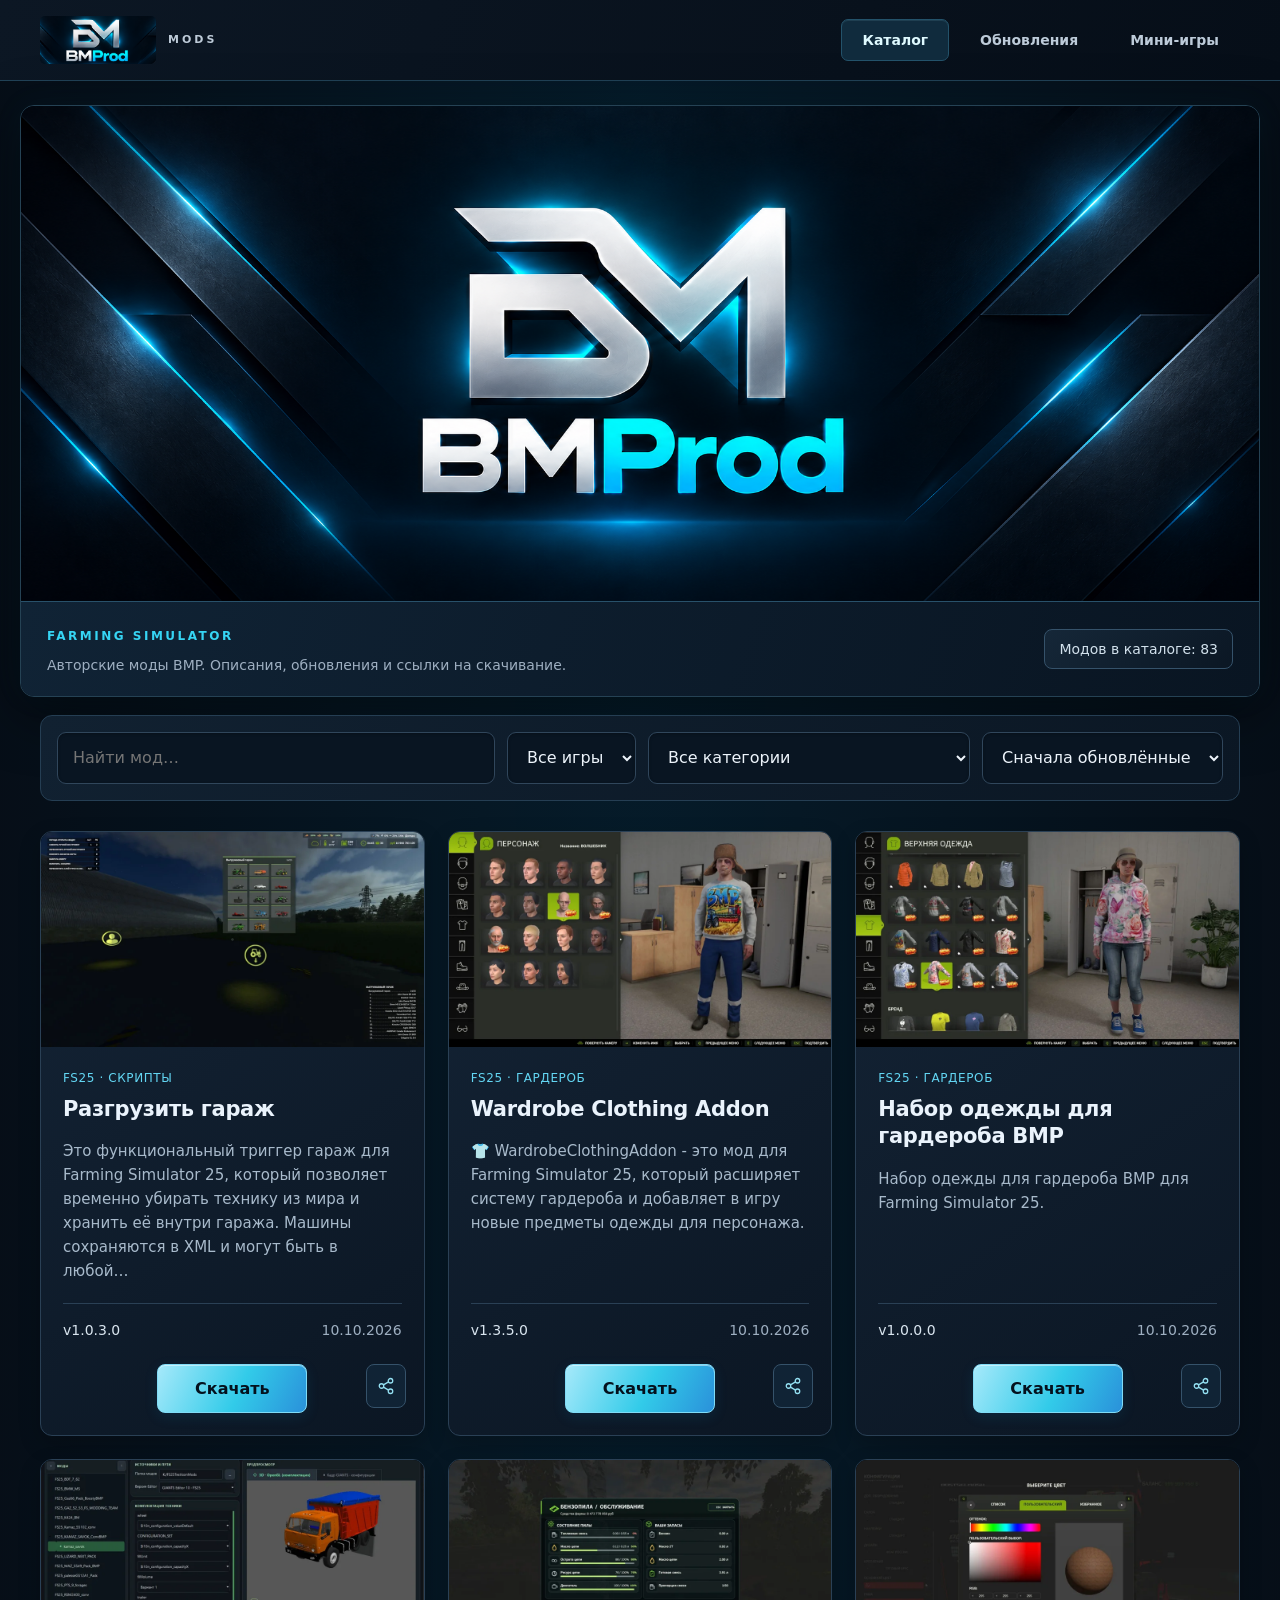
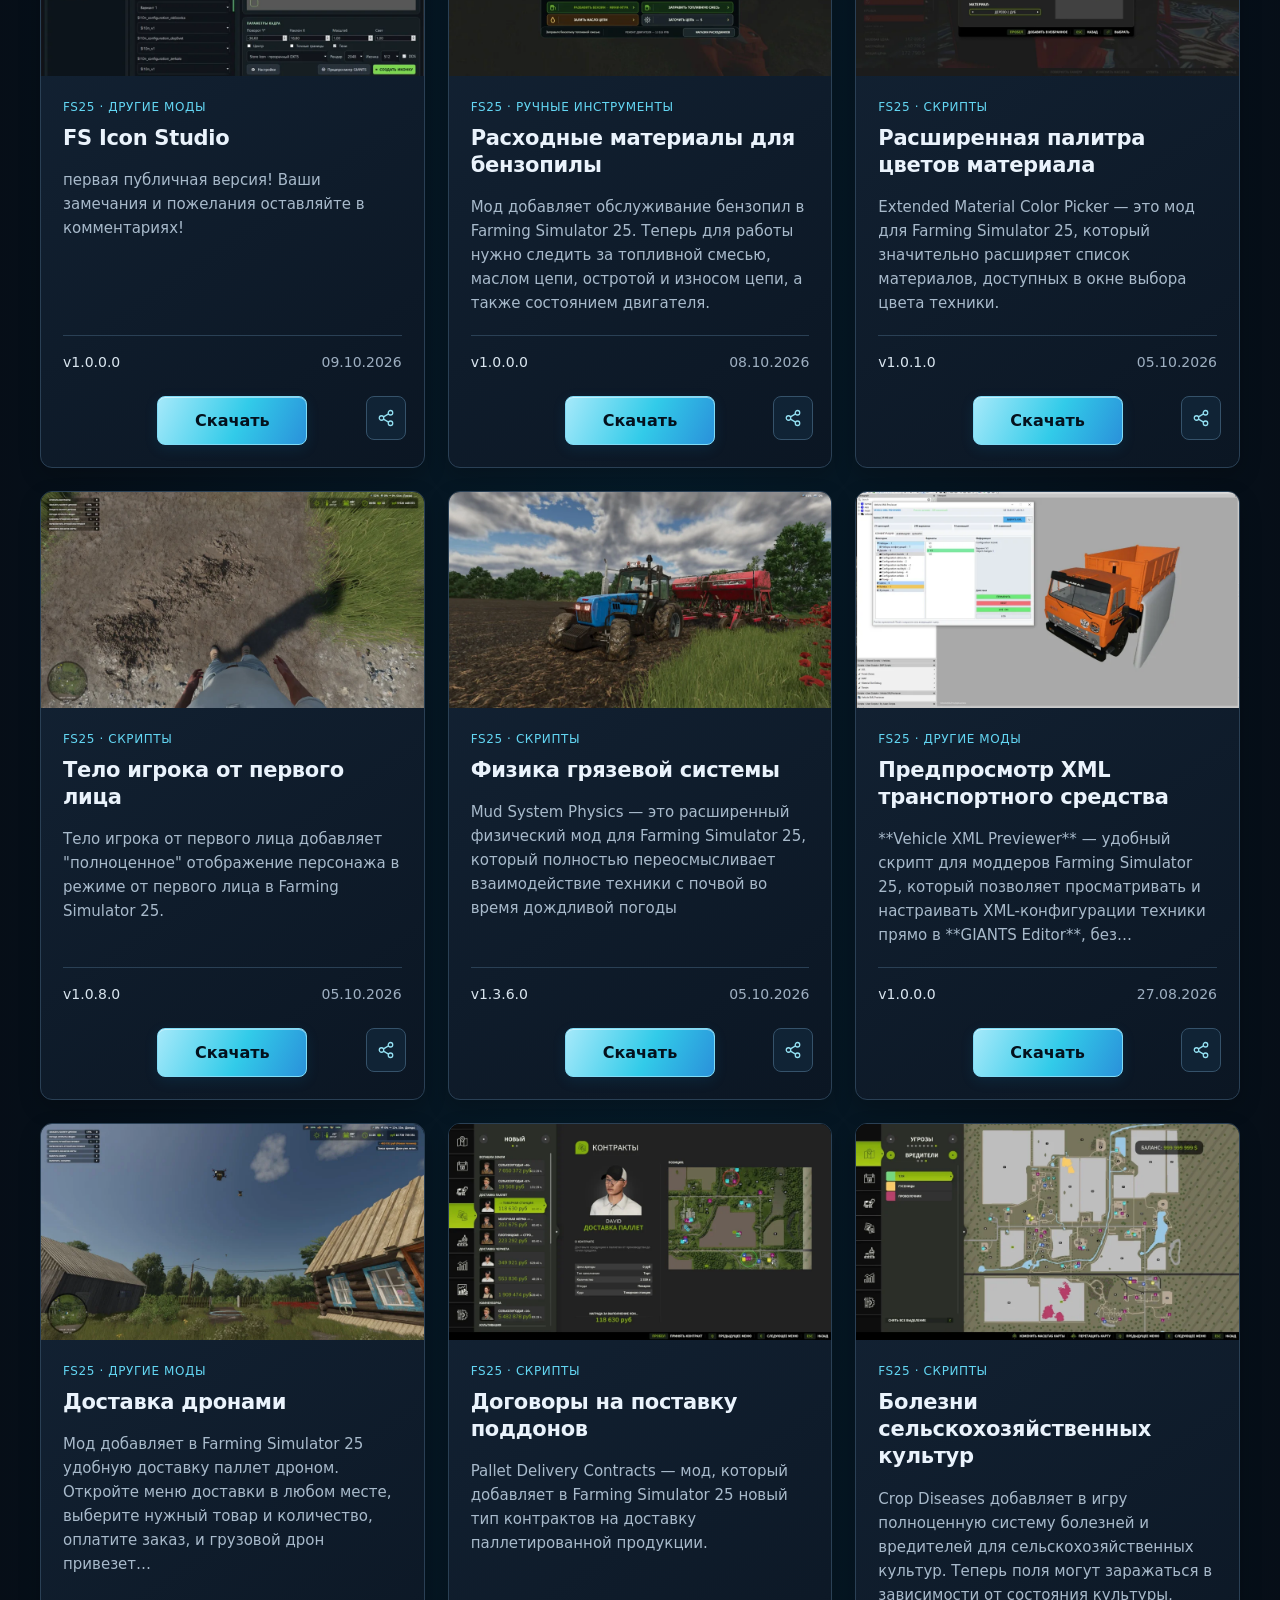
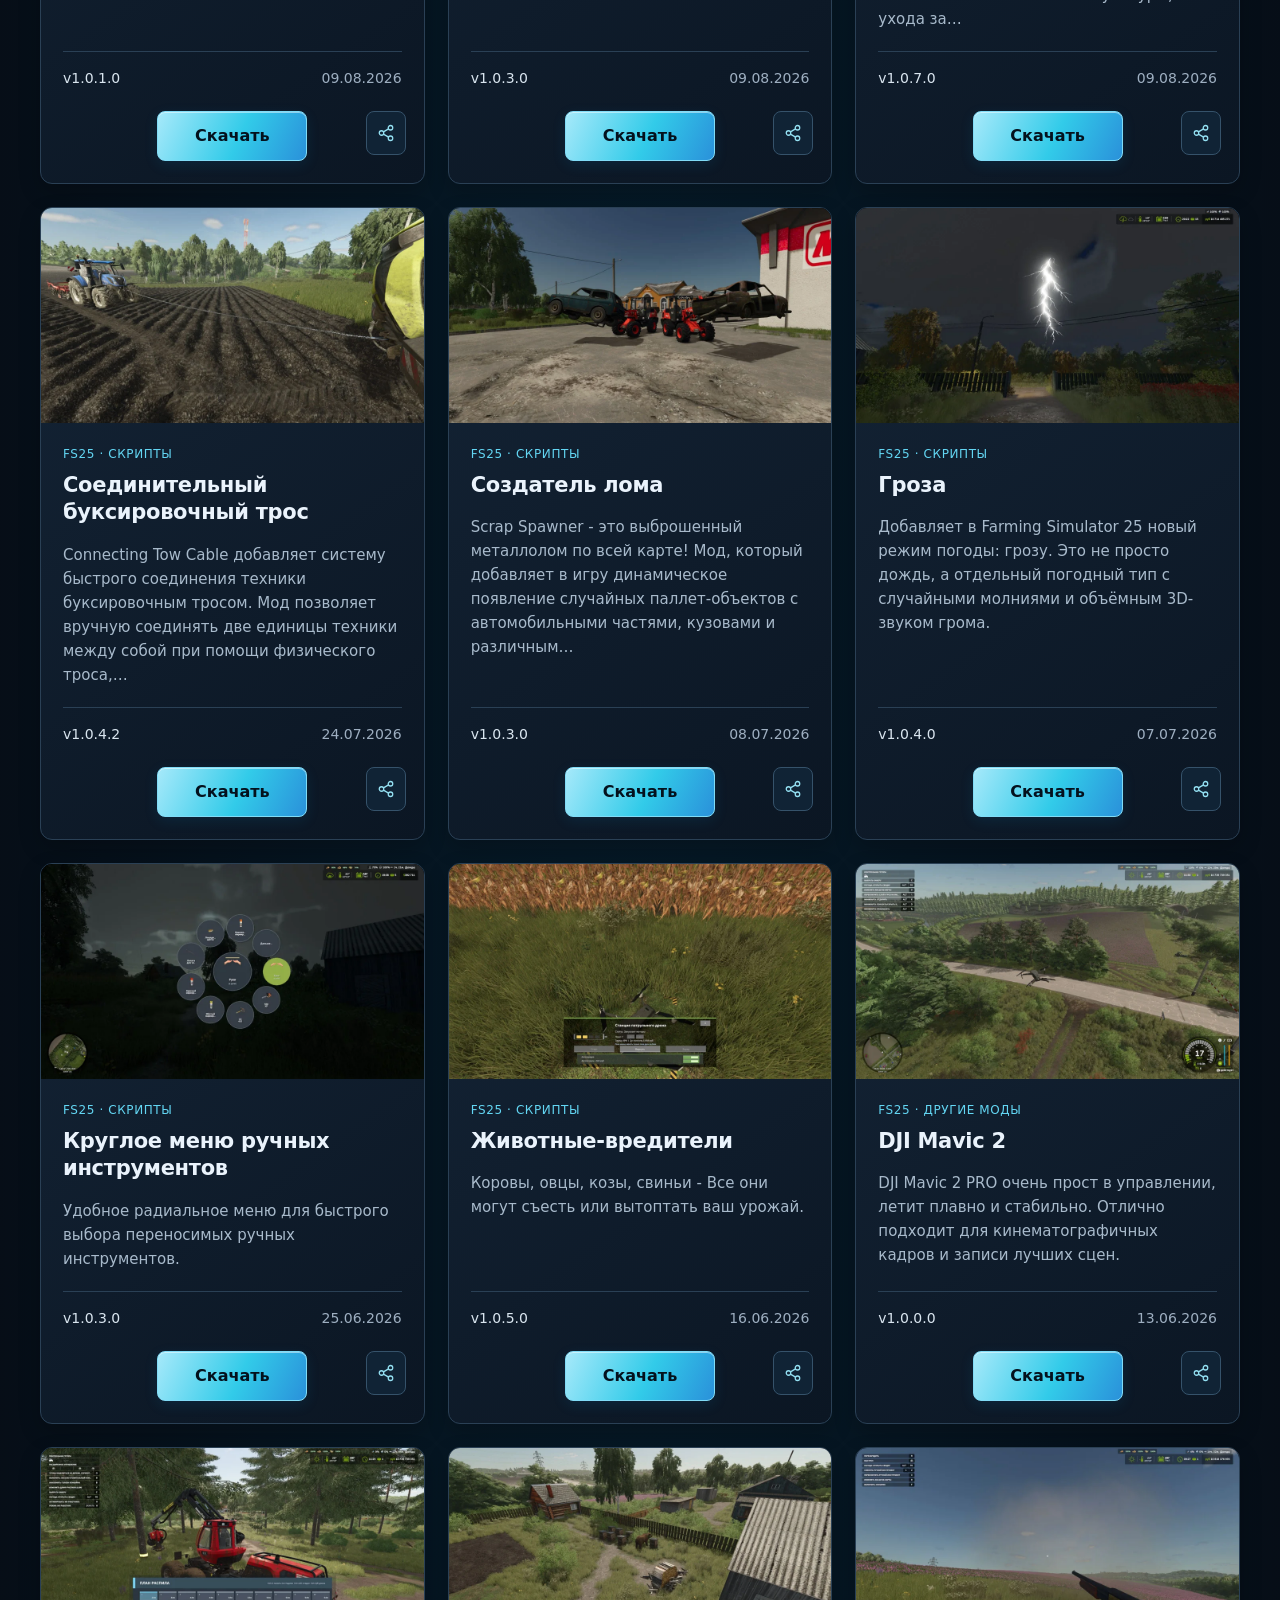
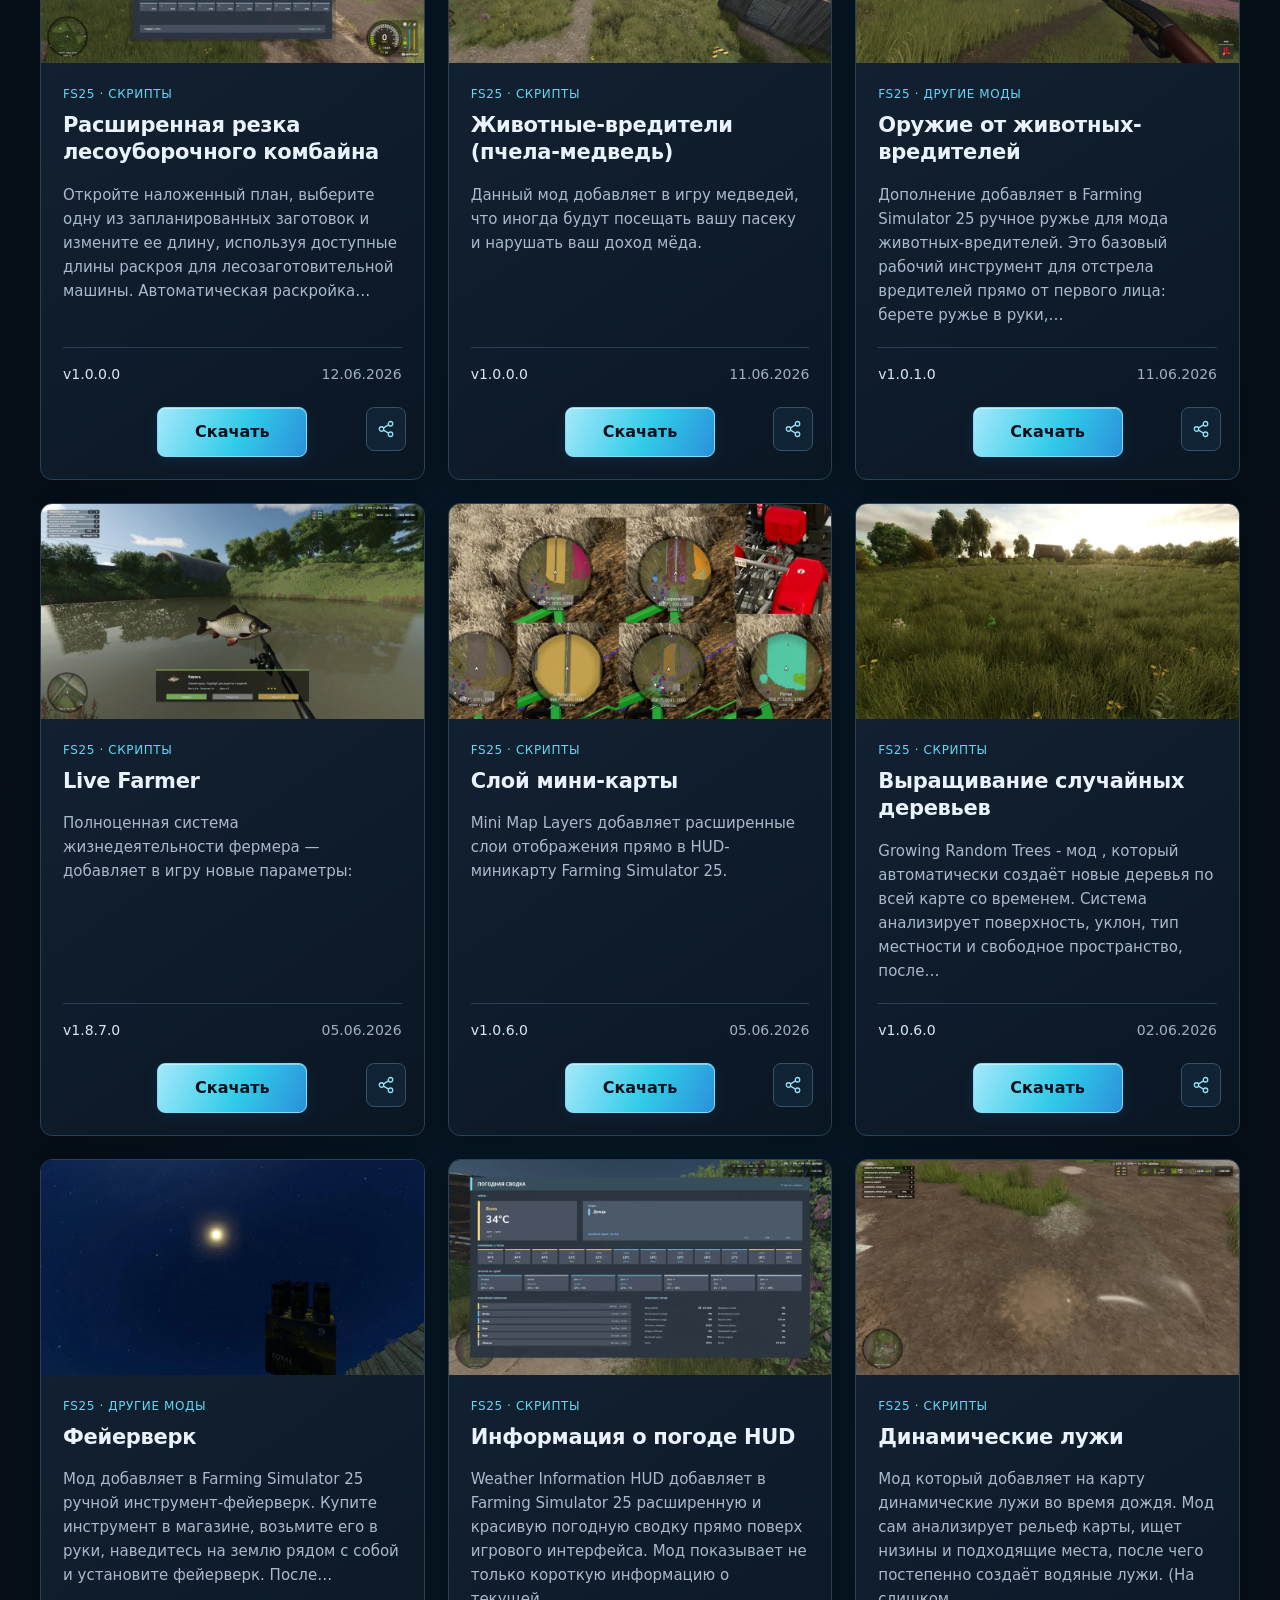
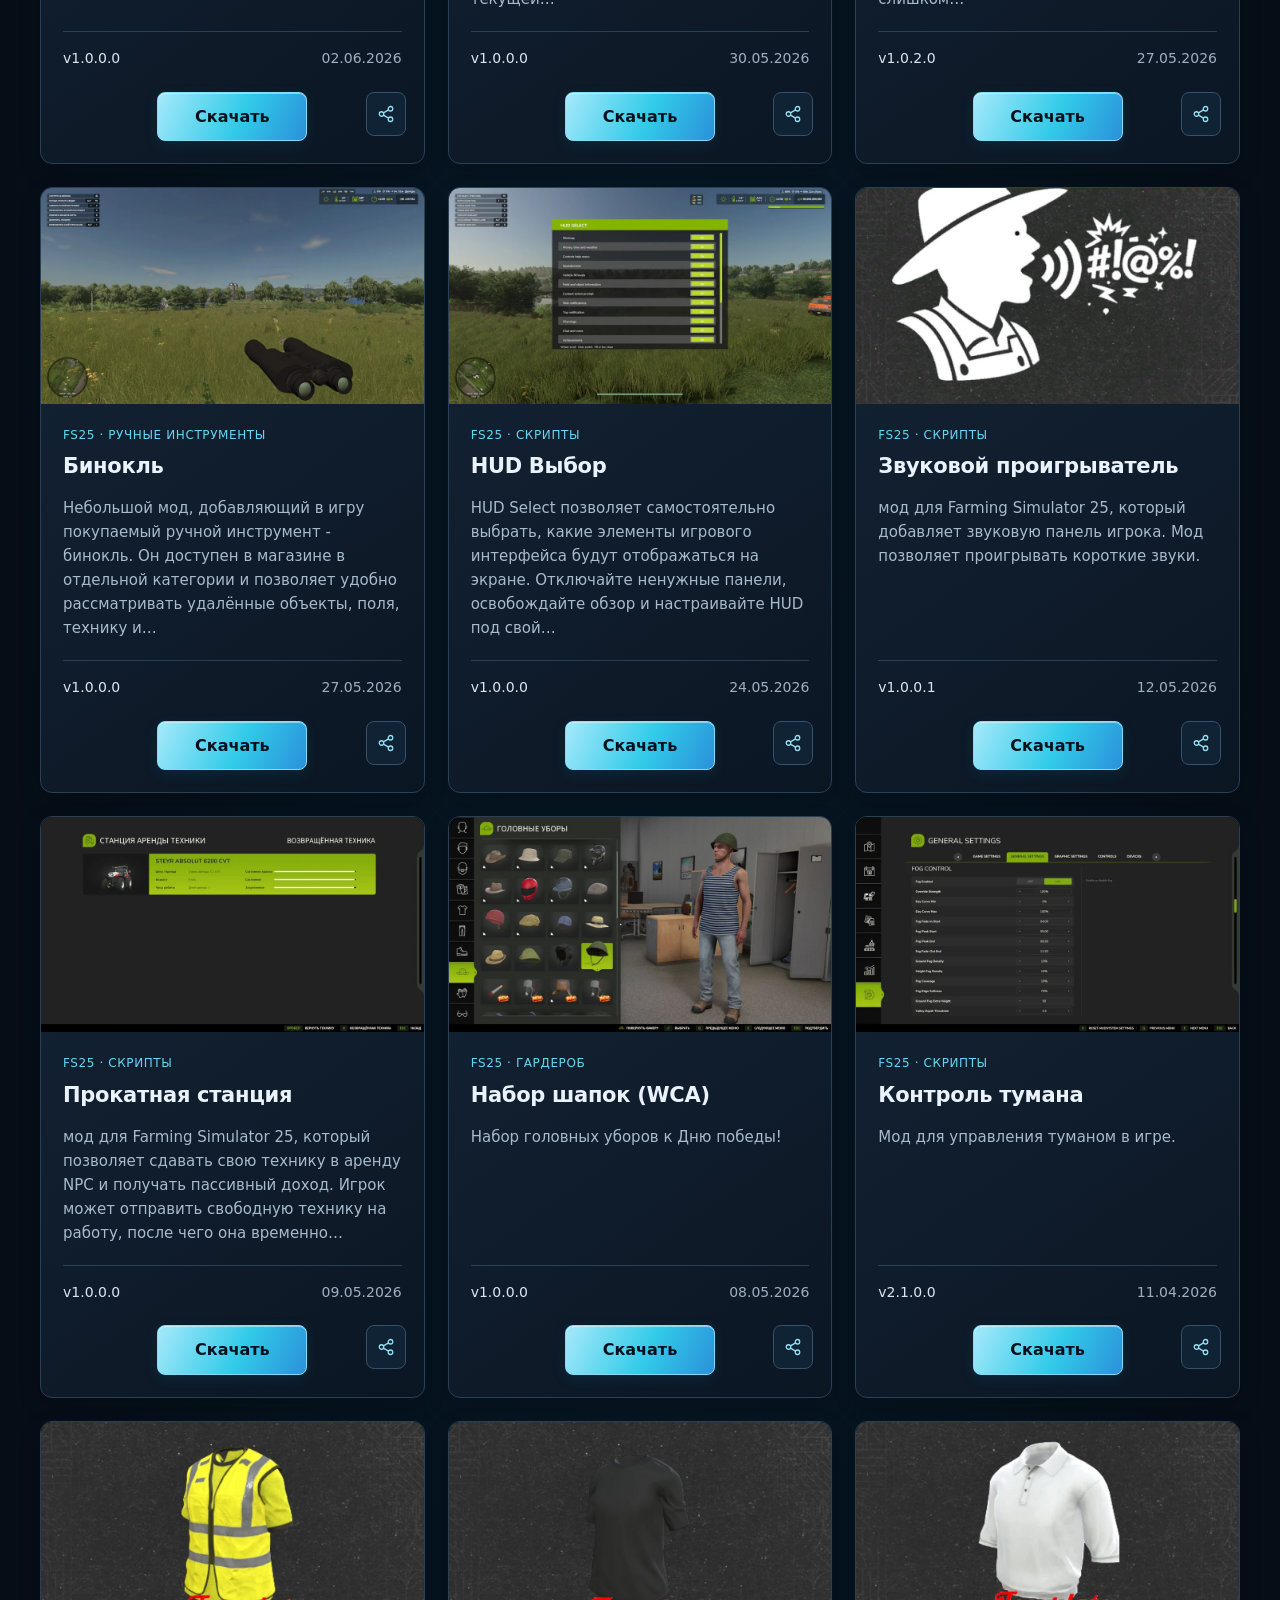
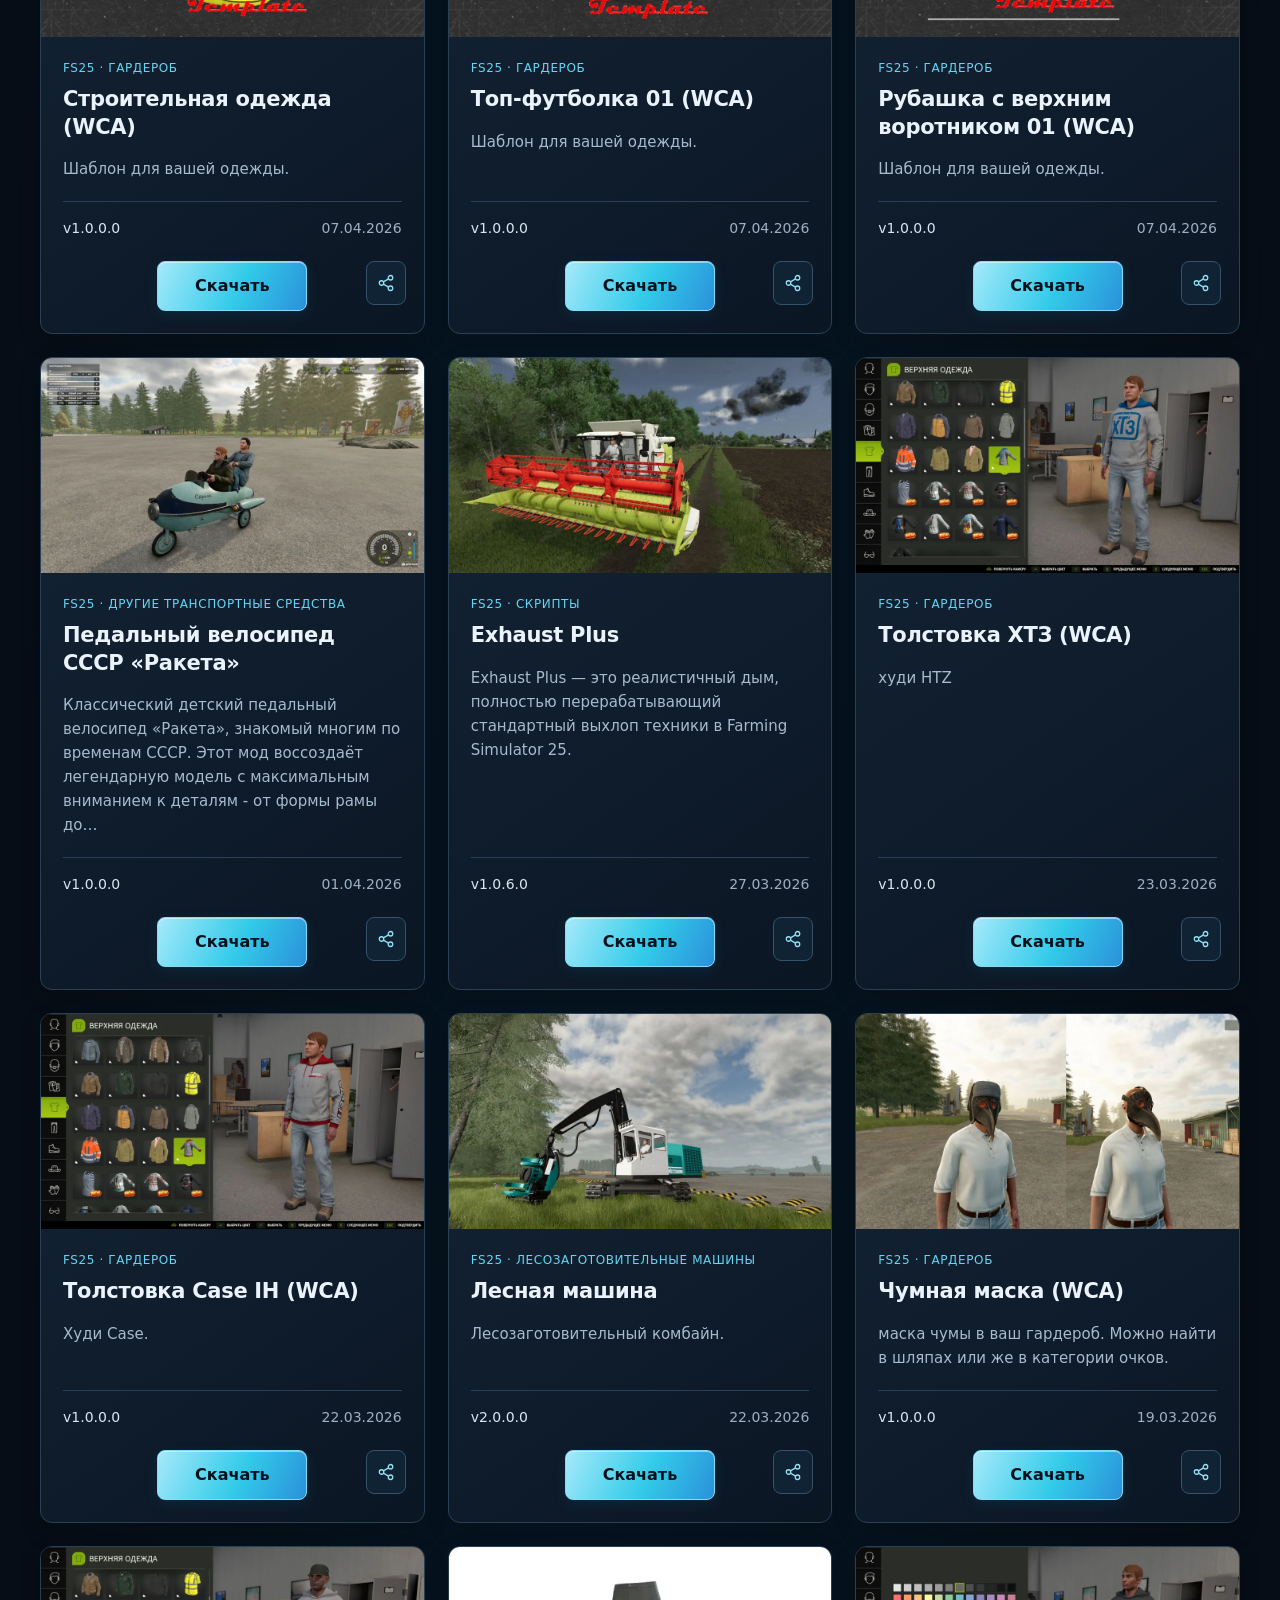
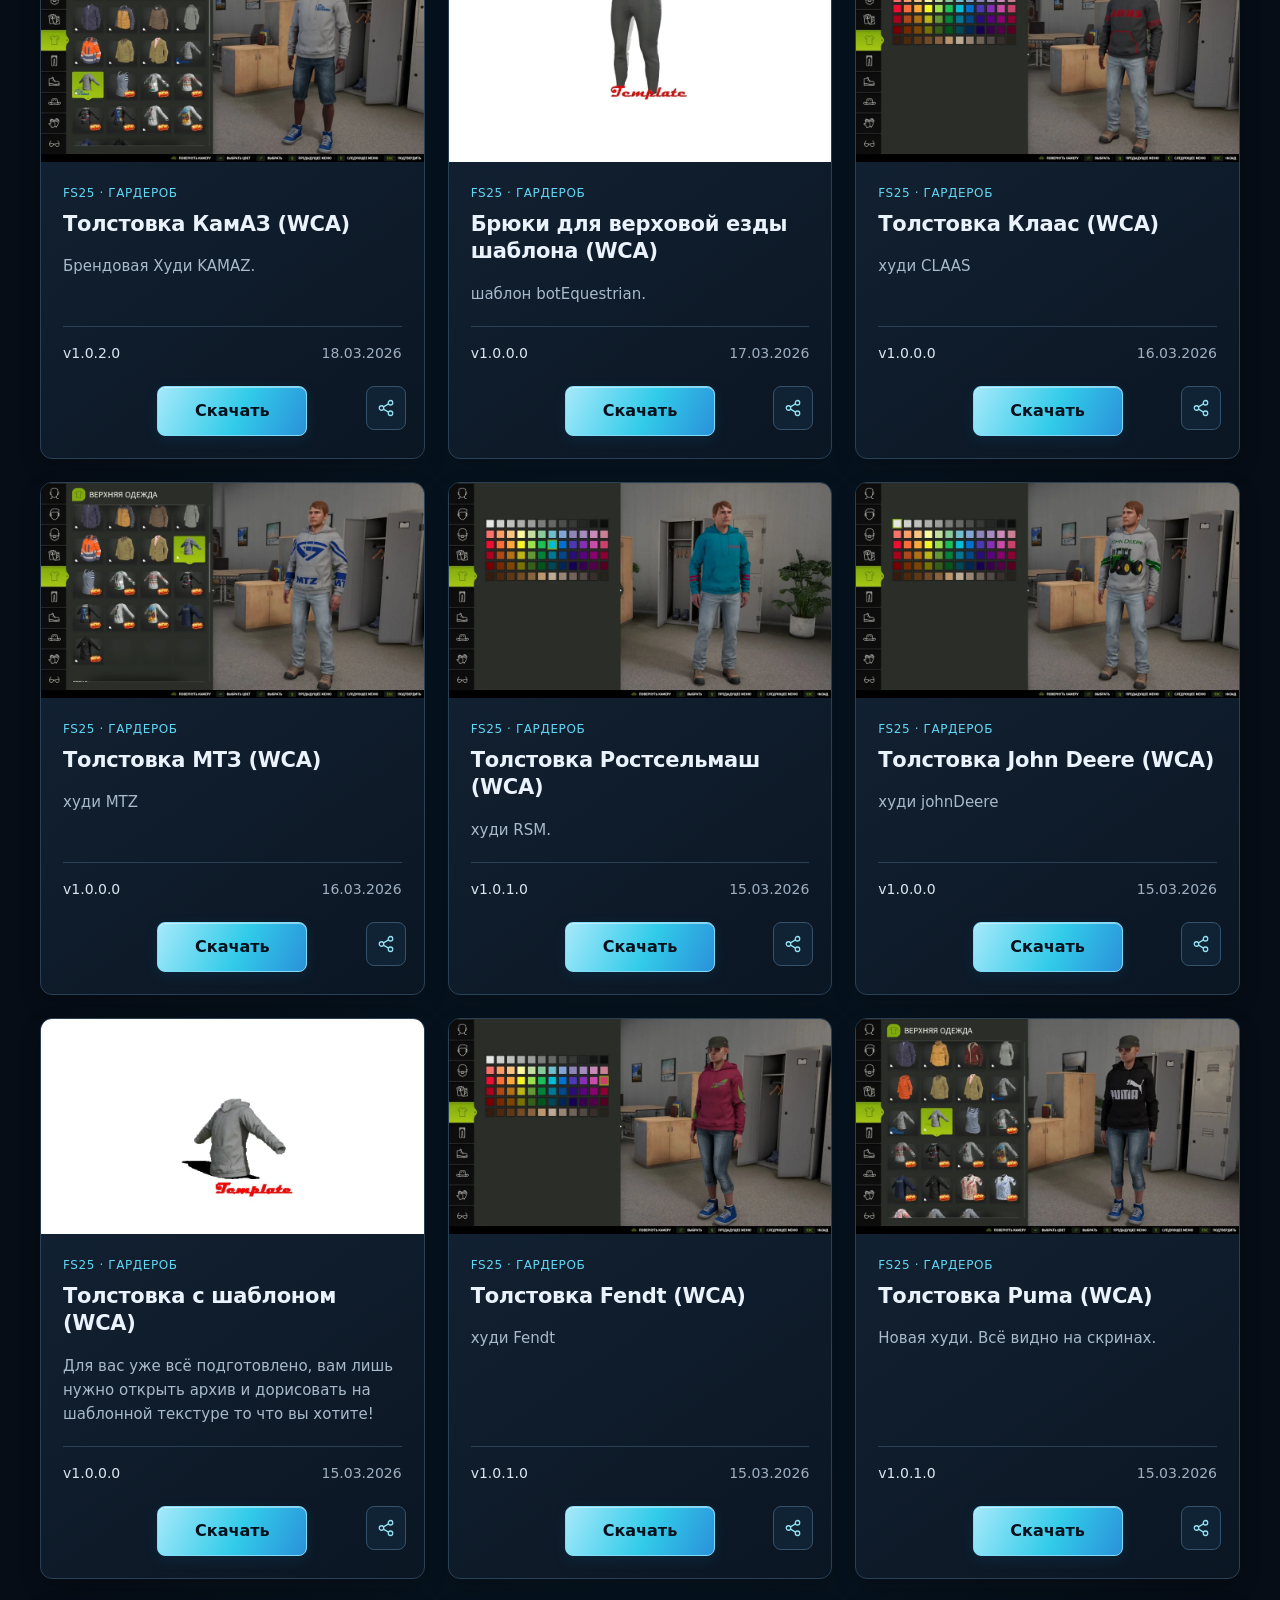
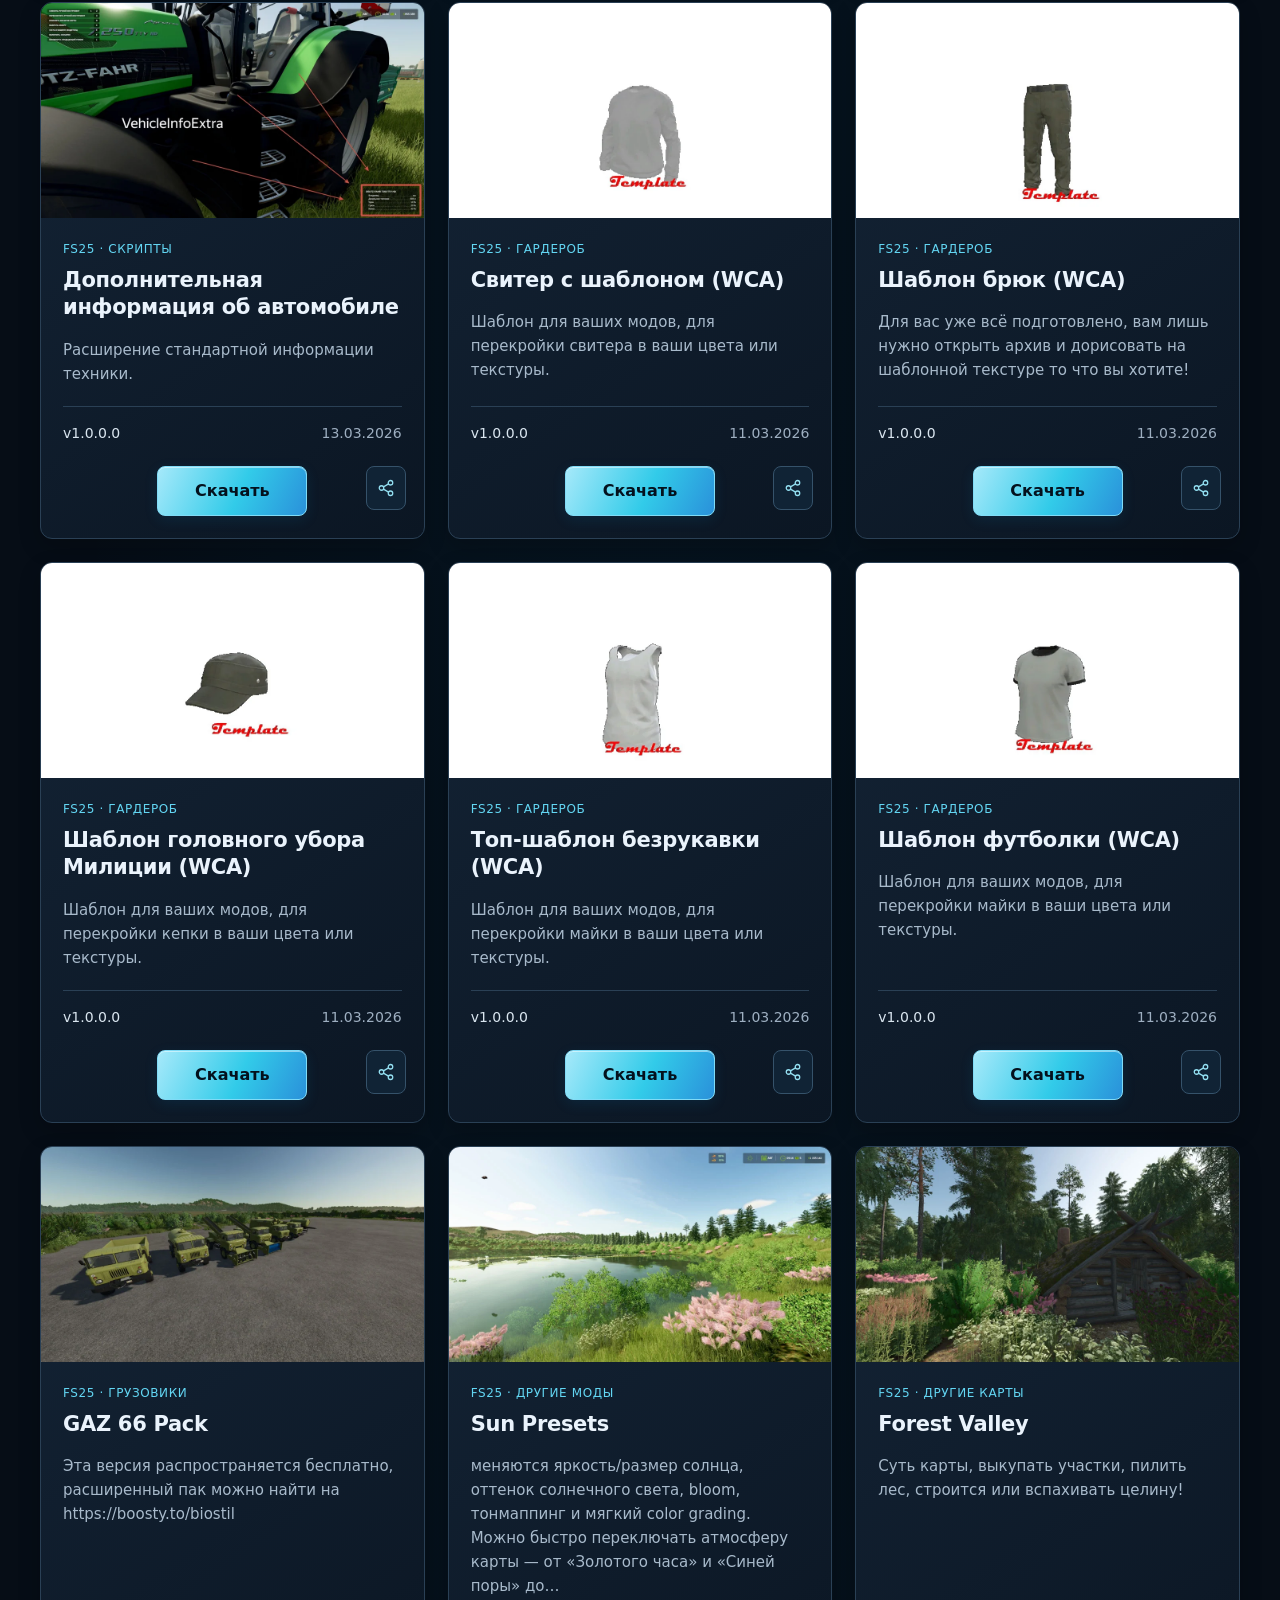
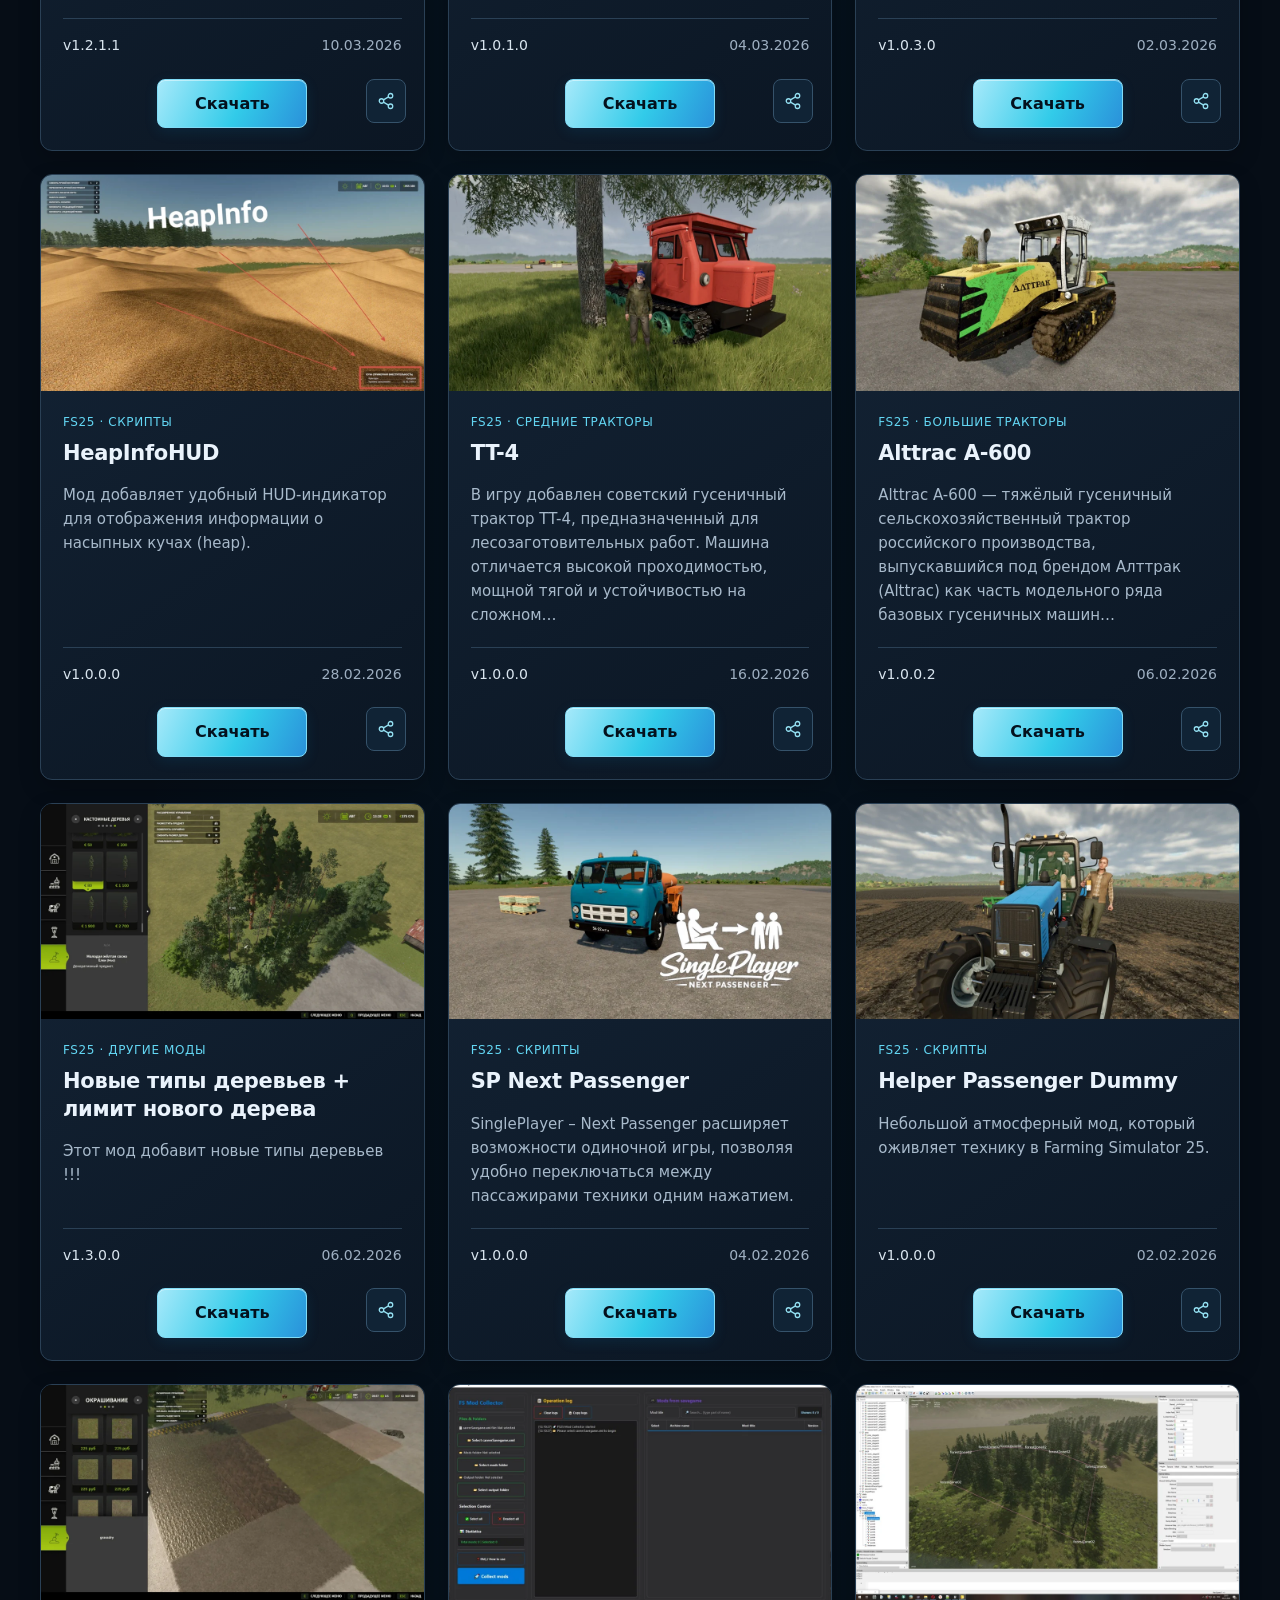
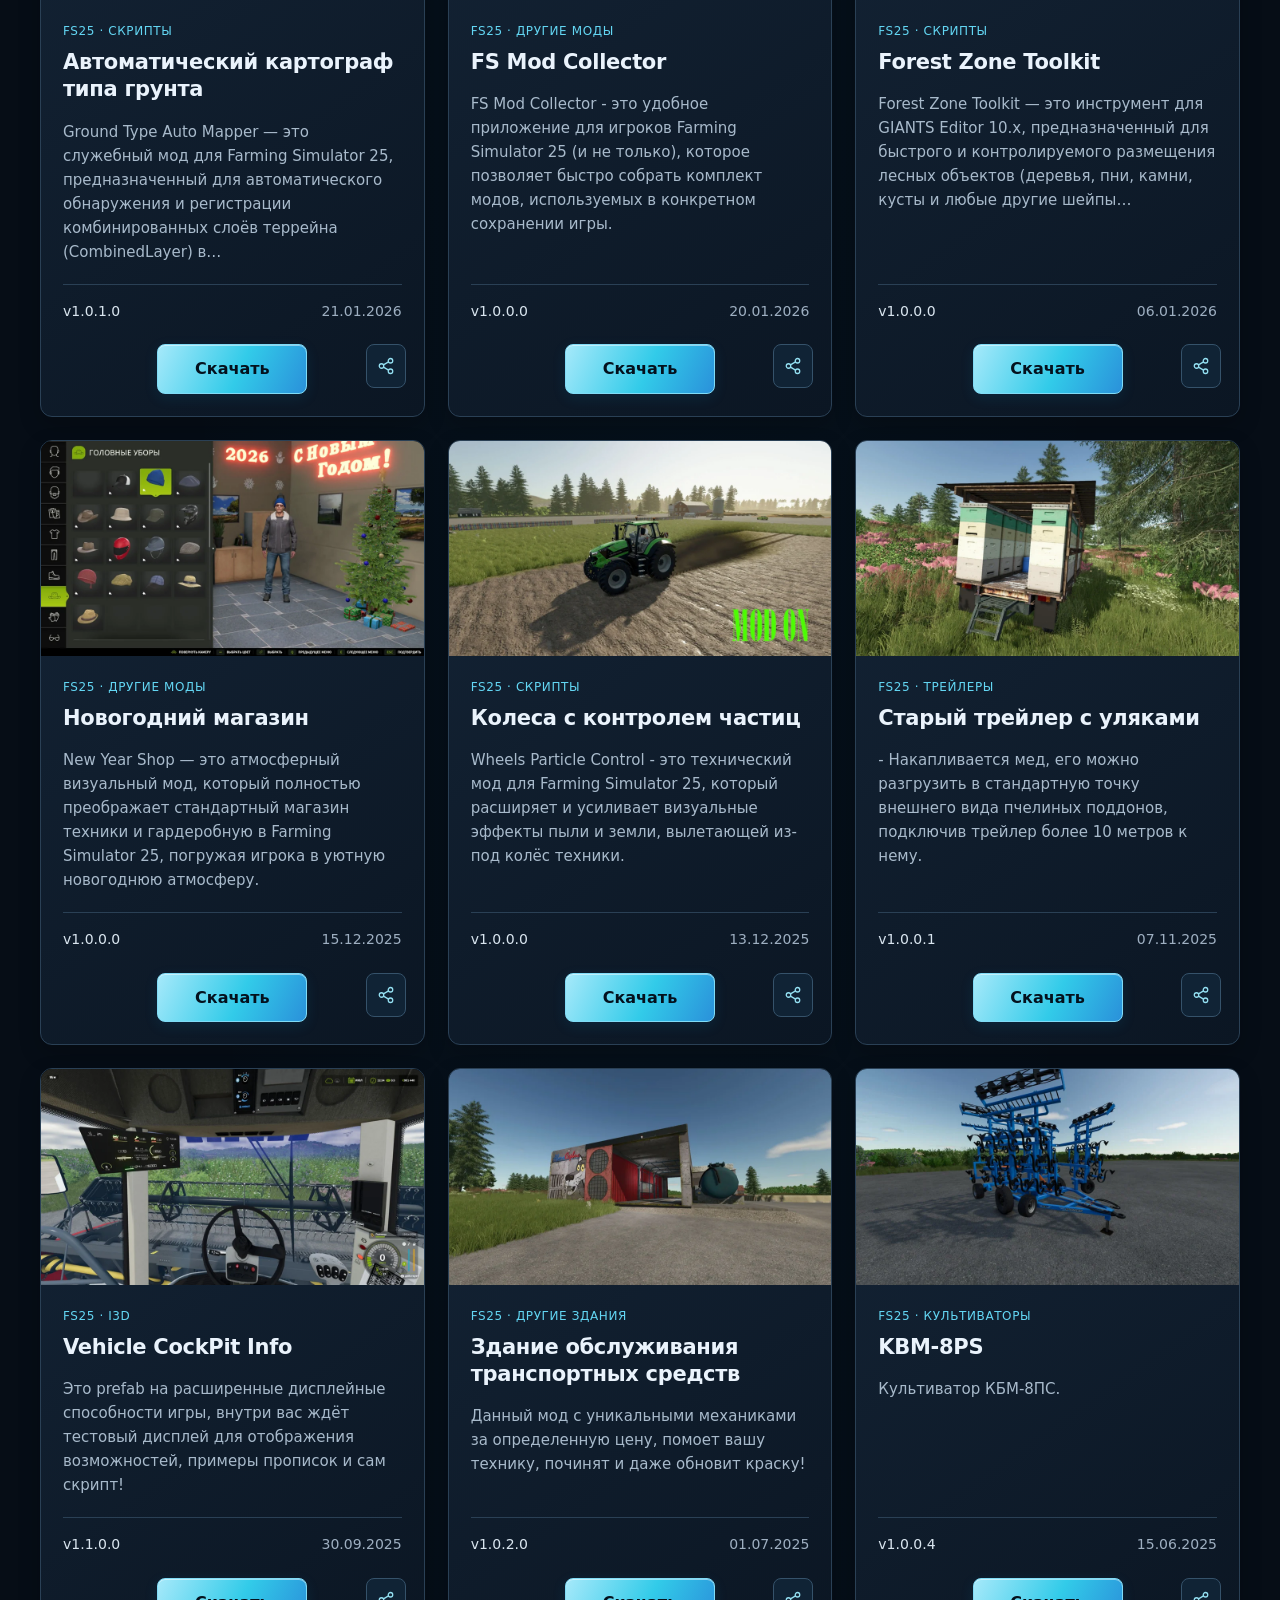
==== index.html @ fbea74bf "Refresh game catalog script cache" ====
<!doctype html><html lang="ru"><head><meta charset="utf-8"><meta name="viewport" content="width=device-width,initial-scale=1"><meta name="theme-color" content="#060d16"><meta name="description" content="Моды BMP для Farming Simulator: описание, версии и обновления."><title>BMProd MODS — Farming Simulator</title><link rel="stylesheet" href="styles.css?v=games-8"><script defer src="app.js?v=mole-9"></script></head><body><header><a class="brand" href="#" aria-label="BMProd — главная"><span class="brand-image"><img src="assets/brand/bmprod.png?v=2" alt="BMProd"></span><span class="brand-caption">MODS</span></a><nav aria-label="Главная навигация"><a href="#" data-nav="catalog">Каталог</a><a href="#updates" data-nav="updates">Обновления</a><a href="#games" data-nav="games">Мини-игры</a></nav></header><div class="brand-banner"><img src="assets/brand/bmprod.png?v=2" alt="BMProd — моды для Farming Simulator" fetchpriority="high" width="1983" height="793"><div class="banner-info"><div><span class="eyebrow">FARMING SIMULATOR</span><p class="muted">Авторские моды BMP. Описания, обновления и ссылки на скачивание.</p></div><span class="count" id="catalog-count">Загрузка каталога…</span></div></div><main id="app"><p>Загрузка каталога…</p></main><footer><span>BMProd MODS · Farming Simulator</span><span>Моды скачиваются с внешних площадок</span></footer></body></html>
---- styles.css ----
:root{color-scheme:dark;--bg:#060d16;--panel:#101d2b;--line:#283b50;--text:#edf4fb;--muted:#9eafc1;--accent:#36d5f4}*{box-sizing:border-box}body{margin:0;background:var(--bg);color:var(--text);font:16px/1.6 system-ui,sans-serif}a{color:inherit;text-decoration:none}button,input,select,textarea{font:inherit}button,a,input,select,textarea{outline-offset:5px}button{cursor:pointer}header{max-width:1320px;margin:auto;padding:25px 40px;display:flex;align-items:center;gap:64px;border-bottom:1px solid var(--line)}.brand{display:flex;align-items:center;gap:9px;font-weight:850;letter-spacing:1px}.mark{display:grid;place-items:center;background:var(--accent);color:#161311;font-size:23px;border-radius:9px;width:38px;height:38px;margin-right:5px}.muted,.meta{color:var(--muted)}nav{display:flex;gap:30px}nav a:hover,.admin-link:hover{color:var(--accent)}.admin-link{margin-left:auto;font-size:14px;color:var(--muted)}main{max-width:1320px;padding:48px 40px 70px;margin:auto;min-height:75vh}.eyebrow{color:var(--accent);font-size:14px;letter-spacing:2px;font-weight:700}h1{font-size:clamp(32px,5vw,52px);line-height:1.12;letter-spacing:-1.5px;margin:12px 0 16px}h2{line-height:1.3}p{max-width:760px}.intro{display:flex;justify-content:space-between;align-items:end;margin-bottom:32px}.count{font-size:14px;border:1px solid var(--line);padding:8px 14px;border-radius:50px;white-space:nowrap}.tools{display:flex;gap:12px;margin:25px 0 30px;flex-wrap:wrap}input,select,textarea{background:#202226;border:1px solid #3d4046;color:var(--text);padding:12px 15px;border-radius:9px}input[type=search]{flex:1;min-width:180px}input:focus,textarea:focus{border-color:var(--accent)}.grid{display:grid;grid-template-columns:repeat(3,minmax(0,1fr));gap:23px}.card{background:var(--panel);border:1px solid var(--line);border-radius:15px;overflow:hidden;transition:transform .18s,border-color .18s}.card:hover{transform:translateY(-4px);border-color:#36aaca}.cover{height:174px;background:linear-gradient(125deg,#39362d,#202324);display:flex;align-items:end;padding:23px;position:relative;overflow:hidden}.cover-title{font-size:29px;line-height:1.1;font-weight:850;letter-spacing:-1px;max-width:260px}.cover img{width:100%;height:100%;object-fit:cover;position:absolute;inset:0}.card-body{padding:22px}.tag{font-size:12px;letter-spacing:.6px;color:var(--accent);text-transform:uppercase}.card h2{font-size:21px;margin:8px 0}.card p{color:var(--muted);margin:8px 0 20px;font-size:15px}.card-bottom{display:flex;justify-content:space-between;gap:10px;align-items:center;padding-top:15px;border-top:1px solid var(--line);font-size:14px}.demo{color:#d5b692;font-size:13px}.btn{display:inline-flex;align-items:center;justify-content:center;background:var(--accent);color:#1b1713;border:0;padding:11px 18px;border-radius:8px;font-weight:700}.btn.secondary{background:#292c31;color:var(--text);border:1px solid #44474e}.btn:disabled{opacity:.45;cursor:not-allowed}.actions{display:flex;gap:12px;flex-wrap:wrap;margin:22px 0}.back{color:var(--muted);font-size:14px}.detail{display:grid;grid-template-columns:1fr 310px;gap:40px}.box{background:var(--panel);border:1px solid var(--line);border-radius:13px;padding:25px}.detail aside{align-self:start;margin-top:22px}.version{border-top:1px solid var(--line);padding:20px 0;white-space:pre-line}.version h3{margin:0}.description{white-space:pre-line}.notice{padding:15px 19px;background:#29251f;border:1px solid #51422f;border-radius:9px;color:#ebcfad;font-size:14px;margin:18px 0}.editor{display:grid;grid-template-columns:270px 1fr;gap:25px}.editor-list{display:flex;flex-direction:column;gap:9px}.editor-list button{text-align:left}.fields{display:grid;grid-template-columns:1fr 1fr;gap:17px}label{display:flex;flex-direction:column;gap:6px;font-size:14px;color:#c8cbd0}label.wide{grid-column:1/-1}textarea{min-height:115px;resize:vertical}.status{white-space:pre-line;color:var(--accent)}.empty{padding:40px 0;color:var(--muted)}footer{border-top:1px solid var(--line);max-width:1240px;padding:25px 0;margin:0 auto;display:flex;justify-content:space-between;gap:20px;color:var(--muted);font-size:13px}.gallery{display:flex;gap:12px;flex-wrap:wrap}.gallery img{max-width:100%;width:280px;border-radius:10px}small{font-size:13px;color:var(--muted)}@media(max-width:1000px){.grid{grid-template-columns:repeat(2,1fr)}.detail{grid-template-columns:1fr}.editor{grid-template-columns:1fr}.editor-list{flex-direction:row;flex-wrap:wrap}}@media(max-width:600px){header{padding:18px;gap:20px;flex-wrap:wrap}nav{order:3;width:100%;gap:25px}.admin-link{font-size:13px}main{padding:30px 18px}.grid{grid-template-columns:1fr}.intro{display:block}.count{display:inline-block;margin-top:8px}h1{font-size:36px}.fields{grid-template-columns:1fr}label.wide{grid-column:auto}footer{margin:0 18px;flex-direction:column}.tools select{flex:1}.box{padding:18px}}@media(prefers-reduced-motion:reduce){.card{transition:none}}

.card{display:flex;flex-direction:column}.card-body{display:flex;flex-direction:column;flex:1}.card-body p{flex:1}.cover{height:auto;aspect-ratio:16/9;flex-shrink:0}.cover img{object-fit:contain;background:#151619}.editor-list{max-height:700px;overflow-y:auto}.gallery img{aspect-ratio:16/9;object-fit:contain;background:#1b1d20}

.card-content{display:flex;flex-direction:column;flex:1}.card-download{display:flex;justify-content:center;padding:0 22px 22px}.card-download .btn{min-width:150px}.card-download .btn:hover{background:#9ceeff}.card-content:focus-visible,.card-download .btn:focus-visible{outline:2px solid var(--accent);outline-offset:-3px}

/* BMProd: silver, midnight blue and cyan */
body{background:radial-gradient(ellipse at 50% 0,rgba(0,153,213,.1),transparent 700px),var(--bg)}
header{max-width:1320px;padding:16px 40px;gap:40px;background:linear-gradient(110deg,#0c1724,#060e18);border-bottom:1px solid #214257}
.brand{gap:12px}.brand-image{display:block;width:116px;height:48px;overflow:hidden;border-radius:5px;position:relative}
.brand-image img{position:absolute;width:180px;max-width:none;left:-32px;top:-11px}
.brand-caption{font-size:11px;letter-spacing:3px;color:#becbd8}
nav{margin-left:auto;gap:10px}nav a{padding:9px 20px;border:1px solid transparent;border-radius:7px;font-size:14px;font-weight:600;color:#bdcbd9}
nav a[aria-current=page]{color:#dffaff;border-color:#23526a;background:#102b3d;box-shadow:inset 0 1px rgba(165,231,255,.1)}
nav a:hover{color:#fff;background:#11283a}
.brand-banner{max-width:1240px;margin:24px auto 0;overflow:hidden;border:1px solid #254254;border-radius:14px;box-shadow:0 15px 55px #0008,0 0 30px #009bd510}
.brand-banner img{display:block;width:100%;height:auto;aspect-ratio:1983/793;object-fit:contain}
main{padding-top:30px}.intro{align-items:center;margin-bottom:22px;gap:20px}.intro p{font-size:14px;margin:7px 0}.eyebrow{font-size:12px;letter-spacing:2.5px}
.count{color:#d2e1ec;background:linear-gradient(135deg,#152738,#0b1724);border-color:#35526a;border-radius:8px}
.tools{padding:16px;background:linear-gradient(120deg,#112131,#0b1724);border:1px solid #253e53;border-radius:12px;margin-top:20px}
input,select,textarea{background:#091522;border-color:#30465b;box-shadow:inset 0 1px 3px #0004}
input:focus,select:focus,textarea:focus{border-color:#42d5f5;box-shadow:0 0 0 3px #22c8f514}
.card{background:linear-gradient(145deg,#142436,#0b1623);border-color:#2a4055;border-radius:12px;box-shadow:0 8px 22px #0003}
.card:hover{border-color:#41bad8;box-shadow:0 12px 32px #0005,0 0 20px #00caff0b}
.card h2{color:#eaf3fc;letter-spacing:-.3px}.card p{color:#a8bacb}.card-bottom{border-color:#2a4055;color:#d9e5ef}
.card .tag{color:#63d6f3}.cover{background:#09121c}.cover img{background:#08111b}
.btn{color:#04111d;background:linear-gradient(115deg,#a6e9fa,#32cbe9 55%,#2a91da);border:1px solid #80dbf6;box-shadow:inset 0 1px 0 #ffffff75,0 4px 14px #008bcc1f}
.btn:hover,.card-download .btn:hover{background:linear-gradient(115deg,#d9f6ff,#68e2f6 55%,#50b9f3);box-shadow:0 0 18px #16c8f52e}
.btn.secondary{background:linear-gradient(135deg,#24384b,#142435);border-color:#405970;color:#e4eef7}
.box{background:linear-gradient(145deg,#132435,#0b1724);border-color:#2c455b}
.notice{background:#102b3a;border-color:#2f6178;color:#cceefd}
.version{border-color:#294358}.version h3{color:#e7f2fc}.version small{color:#81b8d6}
footer{border-color:#244055;color:#8fa8bd;padding:25px 0}
@media(max-width:1000px){.brand-banner{margin:20px 40px 0}}
@media(max-width:600px){header{padding:12px 18px;gap:10px;flex-wrap:nowrap}nav{order:initial;width:auto;gap:3px}nav a{font-size:12px;padding:8px 10px}.brand-image{width:85px;height:40px}.brand-image img{width:160px;left:-37px;top:-10px}.brand-caption{display:none}.brand-banner{margin:14px 18px 0;border-radius:9px}.intro{display:block}.tools{padding:12px;gap:9px}.tools input{width:100%}.tools select{min-width:0;max-width:100%;font-size:13px}.card-download .btn{min-width:170px}.count{margin-top:8px}}

.banner-info{display:flex;align-items:center;justify-content:space-between;gap:24px;padding:20px 26px;background:linear-gradient(110deg,#102335,#091522);border-top:1px solid #28516a}.banner-info p{font-size:14px;margin:6px 0 0}.banner-info .count{flex-shrink:0}main{padding-top:18px}.tools{margin-top:0}@media(max-width:600px){.banner-info{flex-direction:column;align-items:flex-start;gap:12px;padding:16px}.banner-info .count{margin-top:0}.banner-info p{font-size:13px}}

.brand-banner[hidden]{display:none}.mod-heading{margin:22px 0 26px}.mod-title{font-size:clamp(22px,2.6vw,34px);line-height:1.3;letter-spacing:-.7px;white-space:nowrap;overflow-x:auto;margin:8px 0 12px;padding-bottom:4px}.mod-meta{display:flex;flex-wrap:wrap;gap:10px 22px;color:var(--muted);font-size:13px}.mod-meta span:first-child{color:#9de8fa}.modern-detail{grid-template-columns:minmax(0,1fr) 290px;gap:24px;align-items:start}.mod-sections{min-width:0;display:grid;gap:20px}.mod-sections .box{padding:24px 26px}.mod-sections h2{font-size:18px;margin:0 0 18px;letter-spacing:-.2px}.formatted-description{font-size:15px;line-height:1.7;color:#c2d1df}.formatted-description p{margin:0 0 14px;max-width:none}.formatted-description p:last-child{margin-bottom:0}.formatted-description h3{font-size:15px;color:#edf6ff;margin:22px 0 10px;padding-left:12px;border-left:2px solid var(--accent)}.formatted-description ul{margin:10px 0 18px;padding-left:22px}.formatted-description li{padding-left:4px;margin:6px 0}.formatted-description li::marker{color:var(--accent)}.download-panel{position:sticky;top:22px;margin-top:0!important;padding:24px}.download-panel h2{font-size:27px;margin:10px 0 18px}.download-panel .actions{margin:0 0 22px;display:grid;gap:10px}.download-panel .btn{font-size:14px;width:100%;padding:12px}.install-note{border-top:1px solid var(--line);padding-top:16px}.install-note h3{font-size:13px;margin:0 0 7px;color:#cfe0ef}.install-note p{font-size:12px;line-height:1.65;color:var(--muted);margin:0 0 18px}.source-link{font-size:13px;color:#71d4ef}.history-count{font-size:12px;color:var(--muted);margin-left:8px}.release{border-top:1px solid var(--line)}.release summary{display:flex;justify-content:space-between;align-items:center;gap:12px;padding:14px 0;cursor:pointer;font-size:14px}.release summary::after{content:'+';color:var(--accent);font-size:20px}.release[open] summary::after{content:'−'}.release summary em{font-style:normal;color:#6adbf4;font-size:11px;margin-left:10px}.release-body{padding:4px 0 16px}.release-body .actions{margin-bottom:0}.mod-gallery .gallery{display:grid;grid-template-columns:repeat(3,minmax(0,1fr));gap:10px}.mod-gallery .gallery img{width:100%;display:block}.back{display:inline-block;margin-top:6px;font-size:13px}
@media(max-width:1000px){.modern-detail{grid-template-columns:1fr}.download-panel{position:static;grid-row:1}.download-panel .actions{display:flex;flex-wrap:wrap}.download-panel .btn{width:auto}.install-note{display:none}.download-panel h2{display:inline-block;margin:8px 0 14px}.mod-gallery .gallery{grid-template-columns:repeat(2,minmax(0,1fr))}}@media(max-width:600px){.mod-title{font-size:23px}.mod-sections .box{padding:18px}.formatted-description{font-size:14px}.mod-heading{margin-bottom:18px}.release summary{font-size:13px}.release summary em{display:none}}

.release summary{display:grid;grid-template-columns:minmax(0,1fr) 100px 18px;column-gap:16px}.release summary>span{display:flex;align-items:center;gap:10px;min-width:0}.release summary small{text-align:right;white-space:nowrap;font-variant-numeric:tabular-nums}.release summary em{margin-left:0;white-space:nowrap}.release summary::after{text-align:center}@media(max-width:600px){.release summary{grid-template-columns:minmax(0,1fr) 88px 16px;column-gap:8px}}

/* Full-width catalog controls on phones: prevent flex shrinking. */
@media(max-width:700px){.tools{display:grid;grid-template-columns:minmax(0,1fr);gap:10px}.tools input[type=search],.tools select{width:100%;max-width:100%;min-width:0;flex:none;min-height:48px;font-size:16px;padding:12px 15px}}

/* Compact sharing action beside the latest-version download. */
.card-download{position:relative;align-items:center;gap:12px;padding-left:66px;padding-right:66px;min-height:66px}
.share-button{position:absolute;right:18px;top:0;display:inline-flex;align-items:center;justify-content:center;width:40px;height:44px;padding:0;border:1px solid #35526a;border-radius:8px;background:#102335;color:#93dff1}
.share-button:hover{border-color:var(--accent);color:#e5faff;background:#173448}
.share-button:focus-visible{outline:2px solid var(--accent);outline-offset:3px}
.share-button:disabled{opacity:.5;cursor:wait}
.copy-notice{position:fixed;bottom:24px;left:50%;transform:translateX(-50%);z-index:1000;max-width:calc(100vw - 32px);width:max-content;padding:12px 20px;border:1px solid #408ca4;border-radius:10px;background:#102b3d;color:#edfaff;box-shadow:0 8px 30px #0008;font-size:14px;text-align:center;pointer-events:none}
.copy-notice[hidden]{display:none}
@media(max-width:360px){.card-download .btn{min-width:0;width:100%}.share-button{right:14px}}

.games-heading{margin:14px 0 30px}.games-heading h1{font-size:clamp(30px,4vw,42px)}.games-heading p{font-size:14px}.games-grid{display:grid;grid-template-columns:repeat(2,minmax(0,1fr));gap:24px}.game-card{padding:0;overflow:hidden}.game-art{display:flex;flex-direction:column;justify-content:center;align-items:center;gap:10px;min-height:220px;background:radial-gradient(ellipse at top,#467973,#163a3e 65%,#102633);border-bottom:1px solid #345664;font-size:42px}.game-art>span{align-self:flex-end;margin-right:28px;font-size:30px}.game-art strong{font-size:48px;letter-spacing:12px}.game-description{padding:24px}.game-description h2{margin:9px 0}.game-description p{font-size:14px}.game-meta{font-size:12px!important;color:#79bfcf}.game-description .btn{margin-top:10px;min-width:140px}
@media(max-width:600px){header{flex-wrap:wrap}nav{width:100%;justify-content:space-between;gap:4px}nav a{flex:1;text-align:center;font-size:13px;padding:8px}.games-grid{grid-template-columns:1fr}.game-description{padding:20px}.game-art{min-height:180px}}
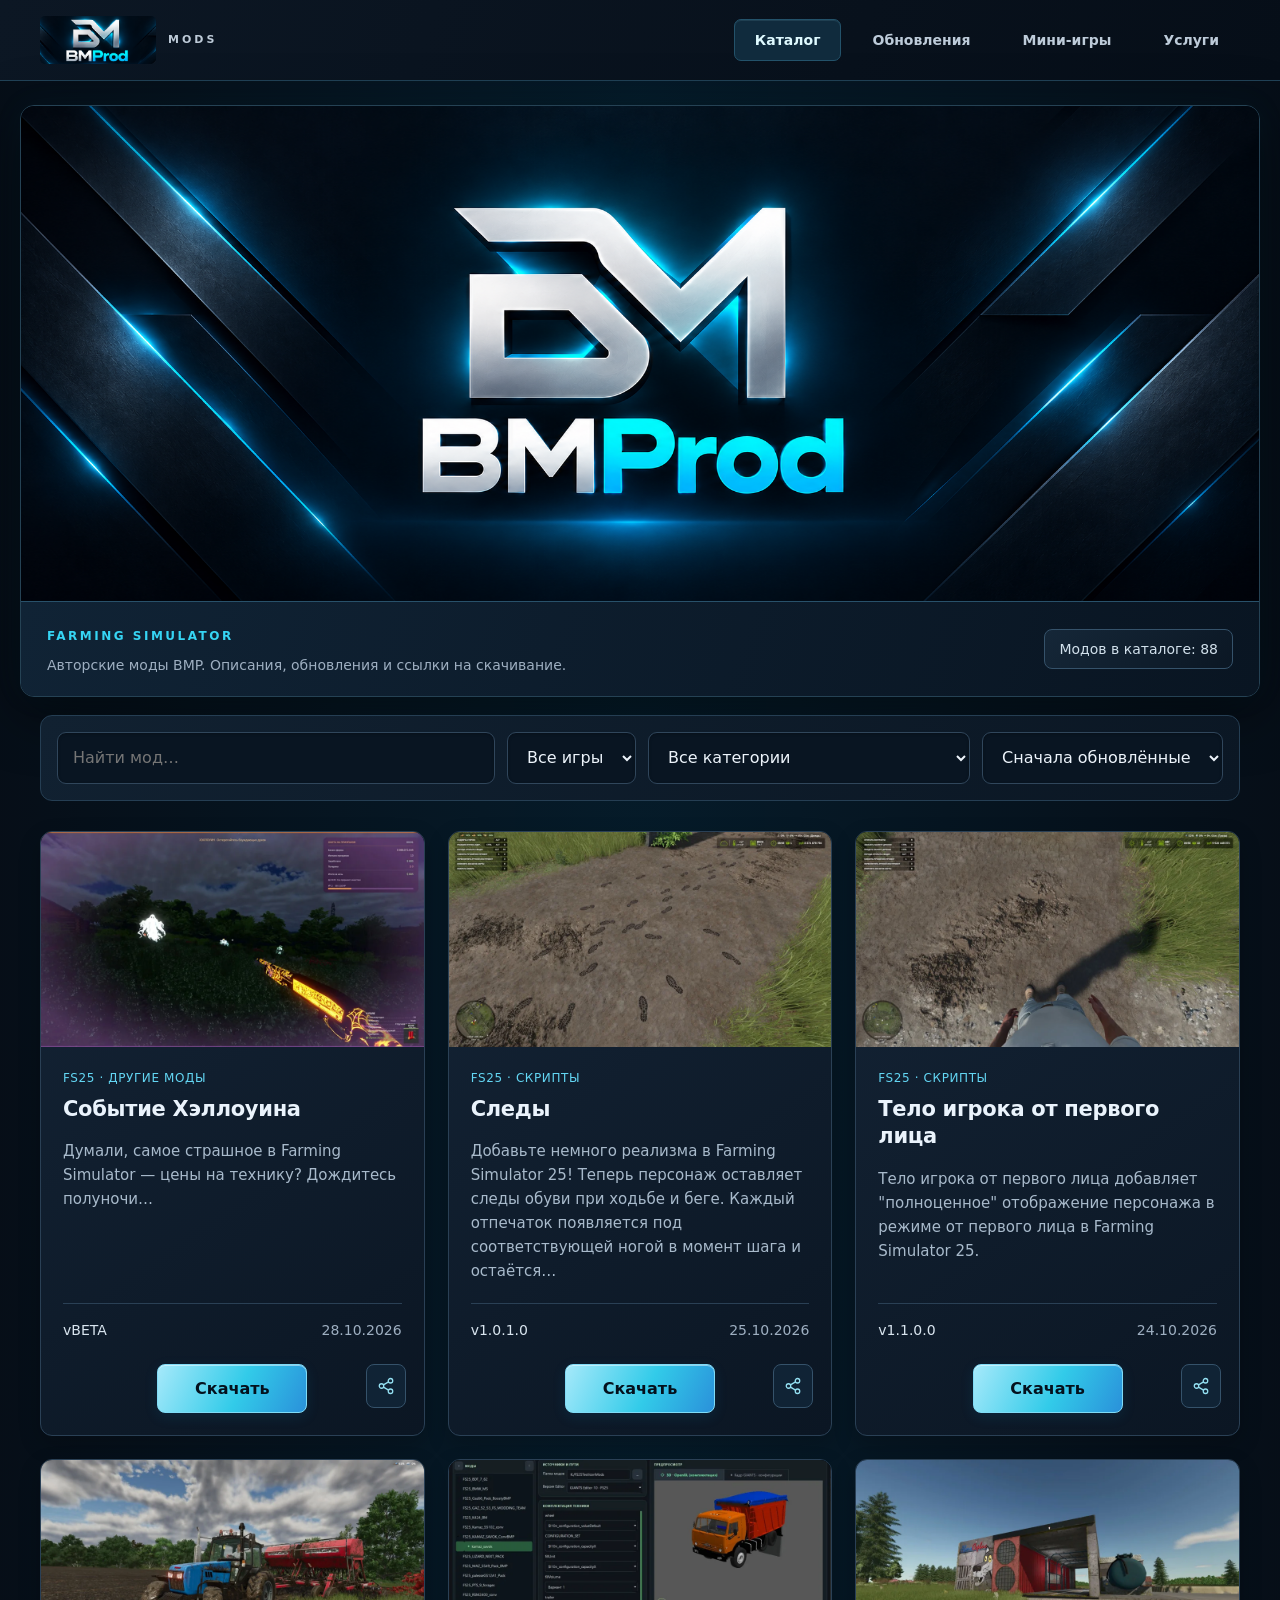
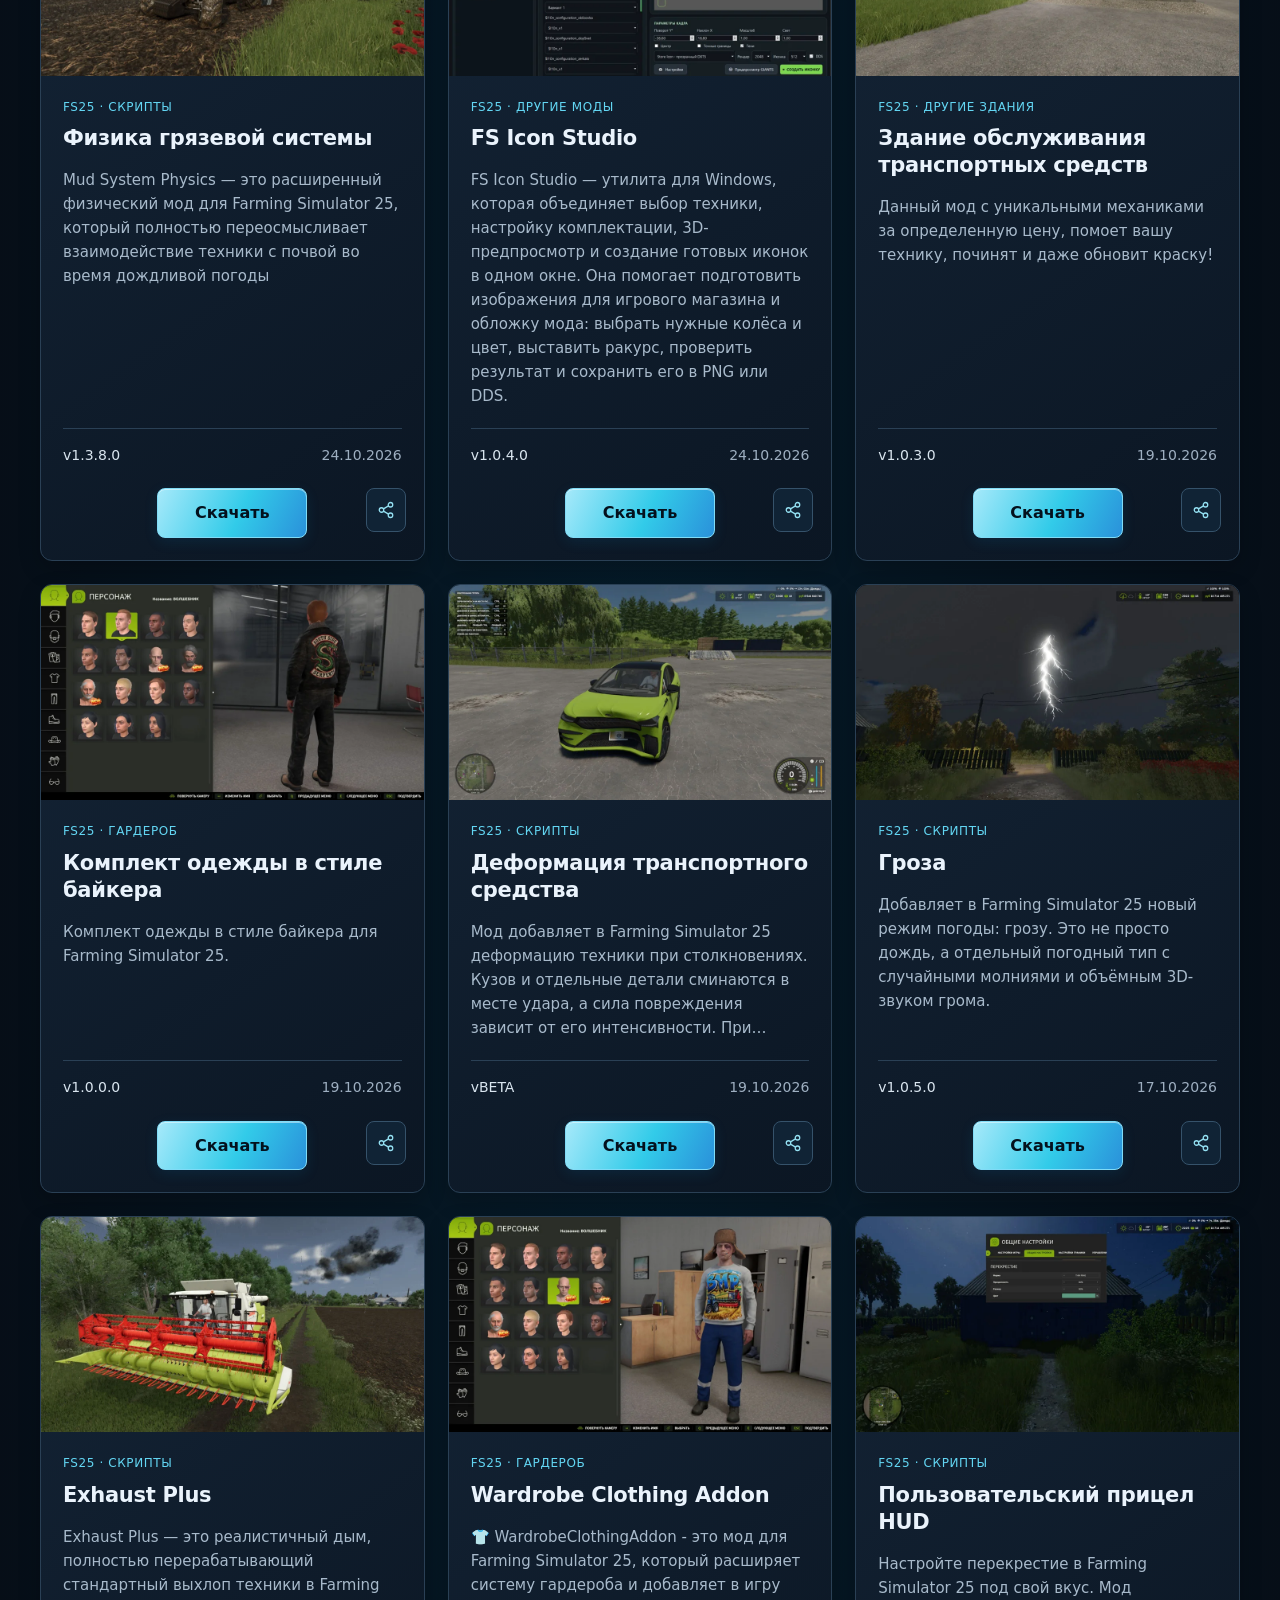
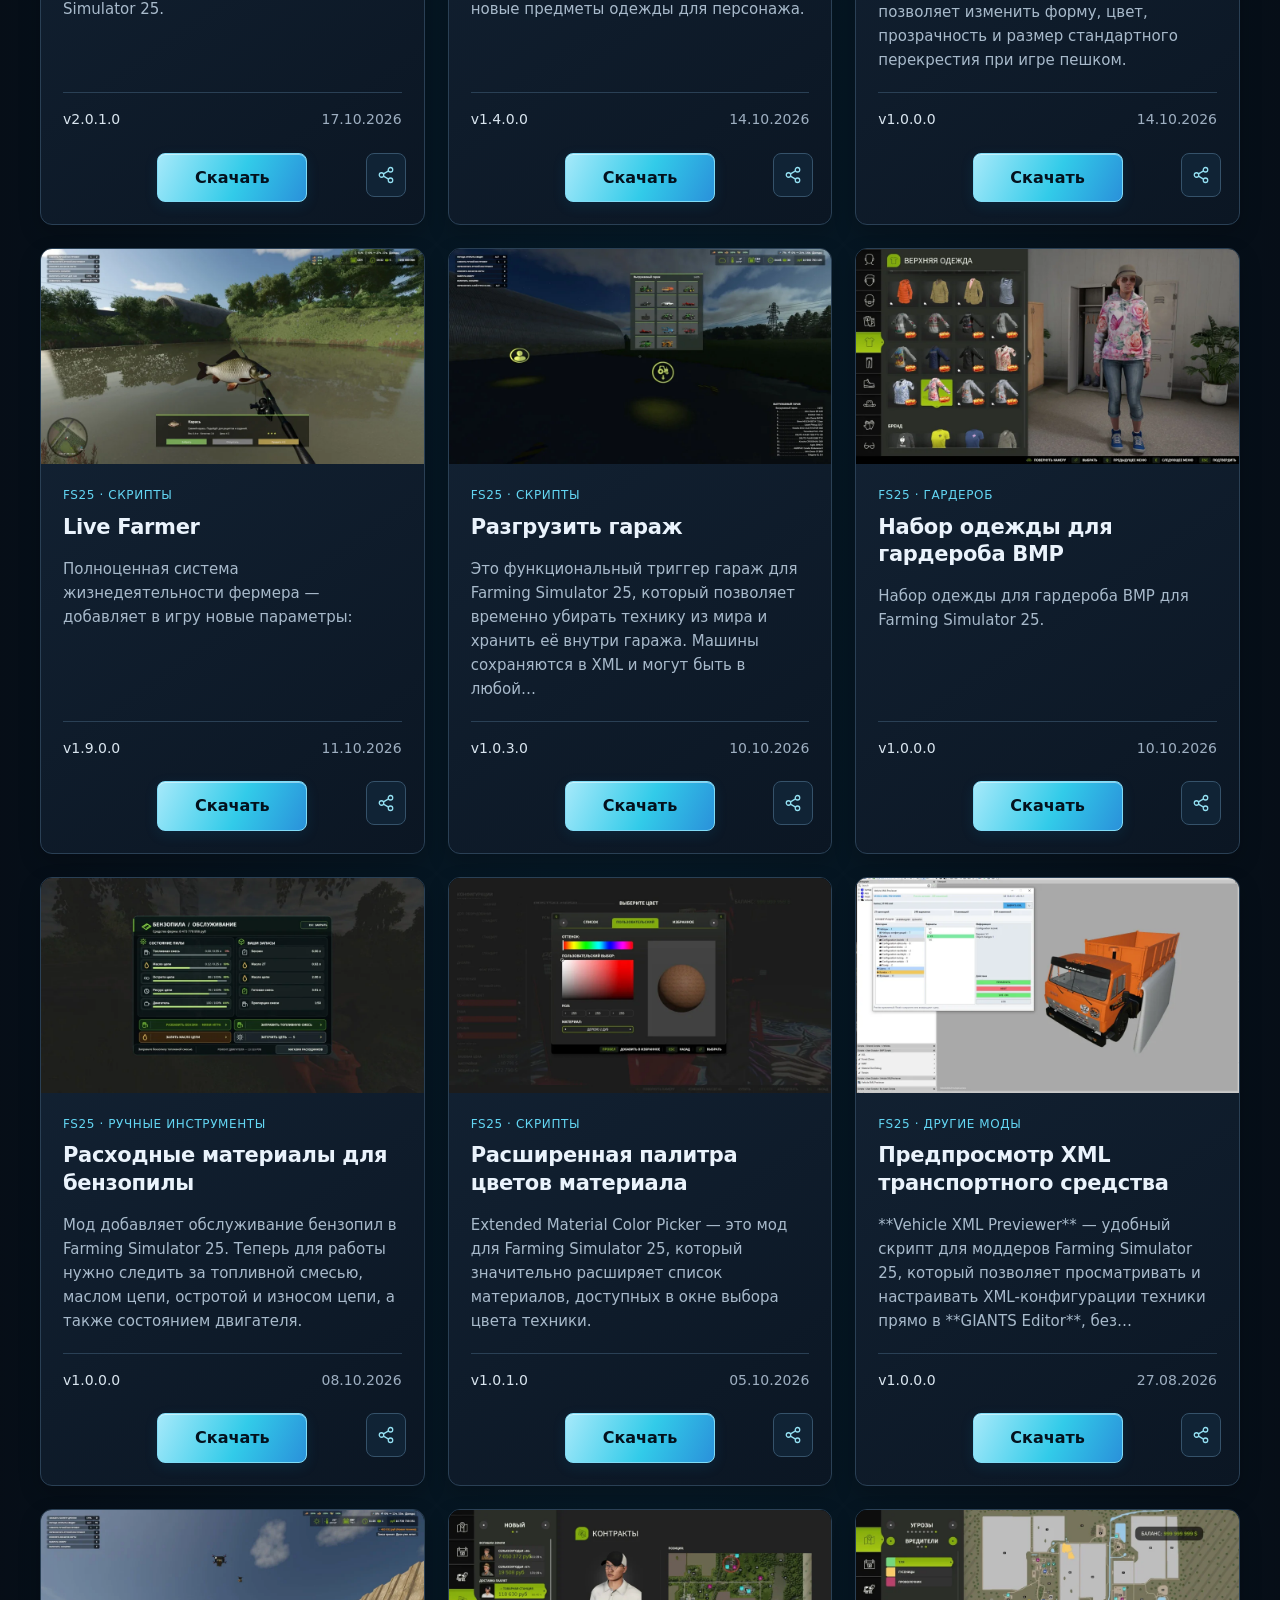
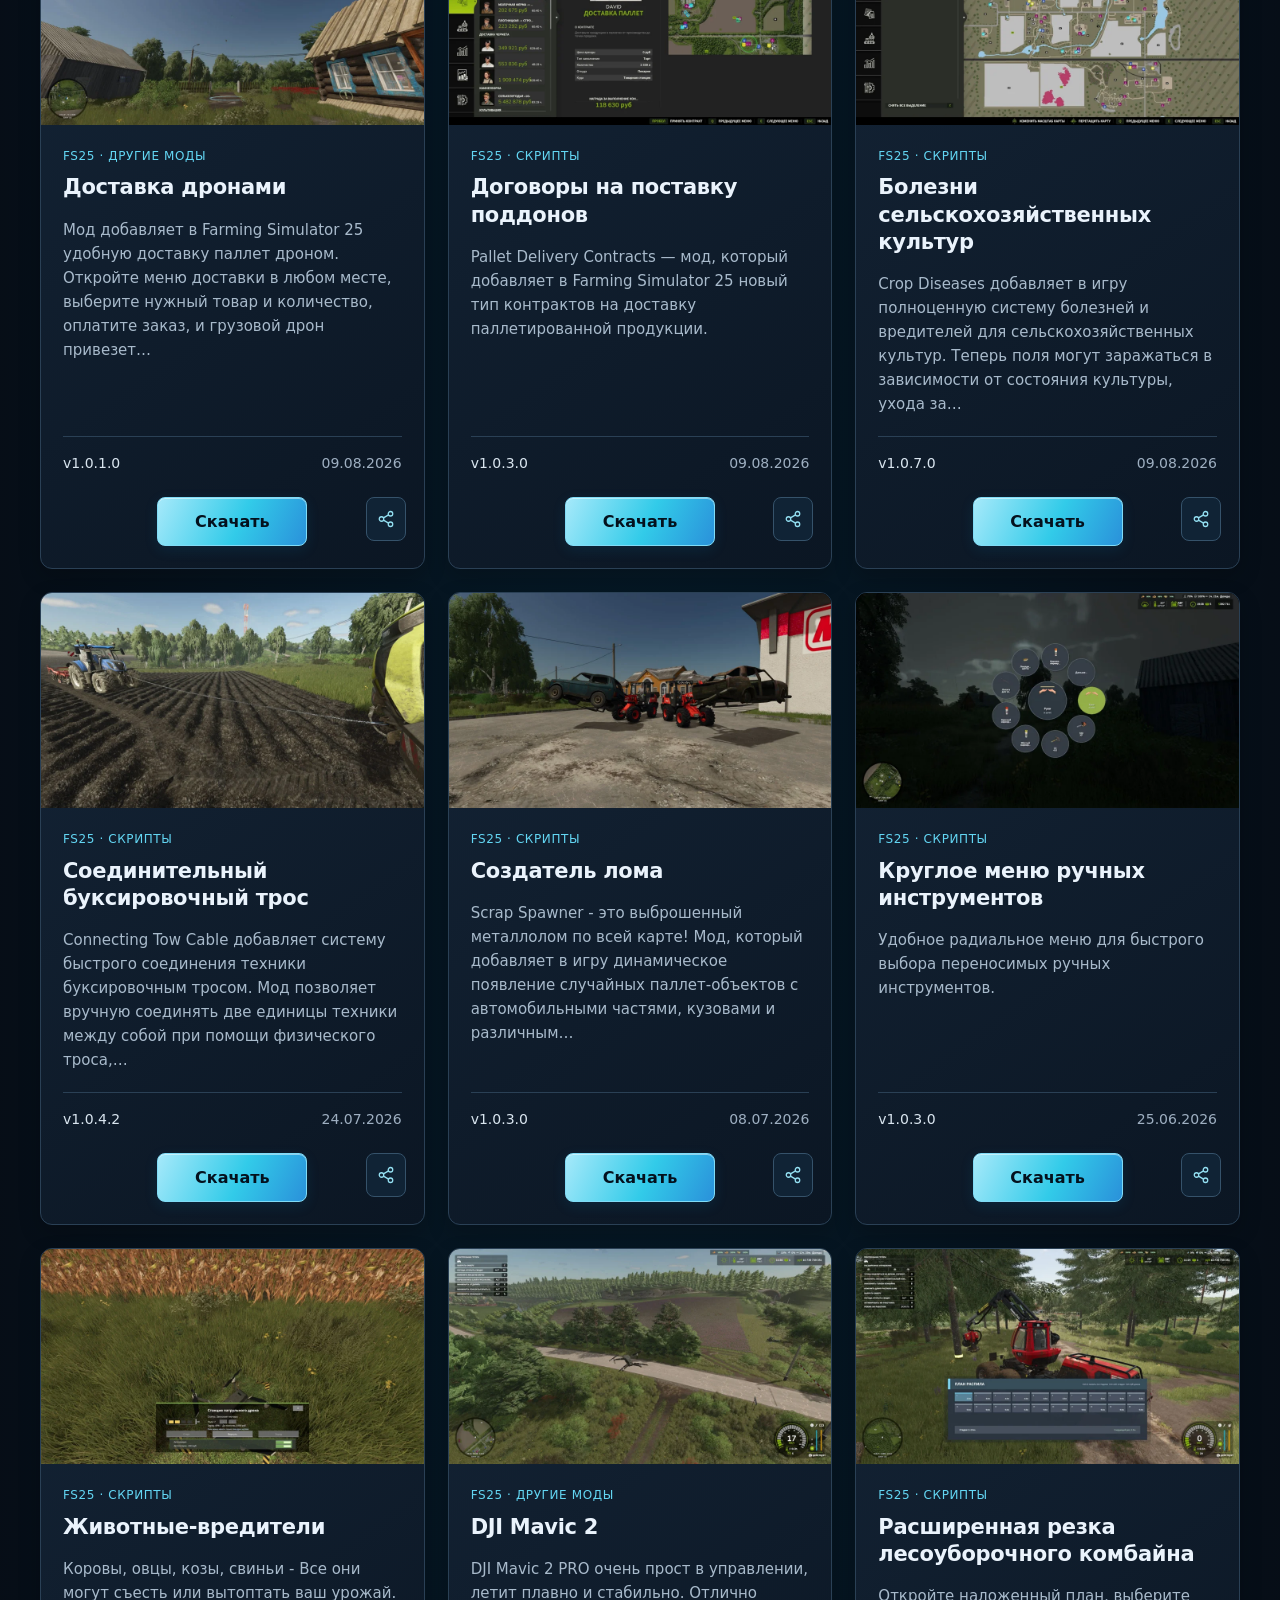
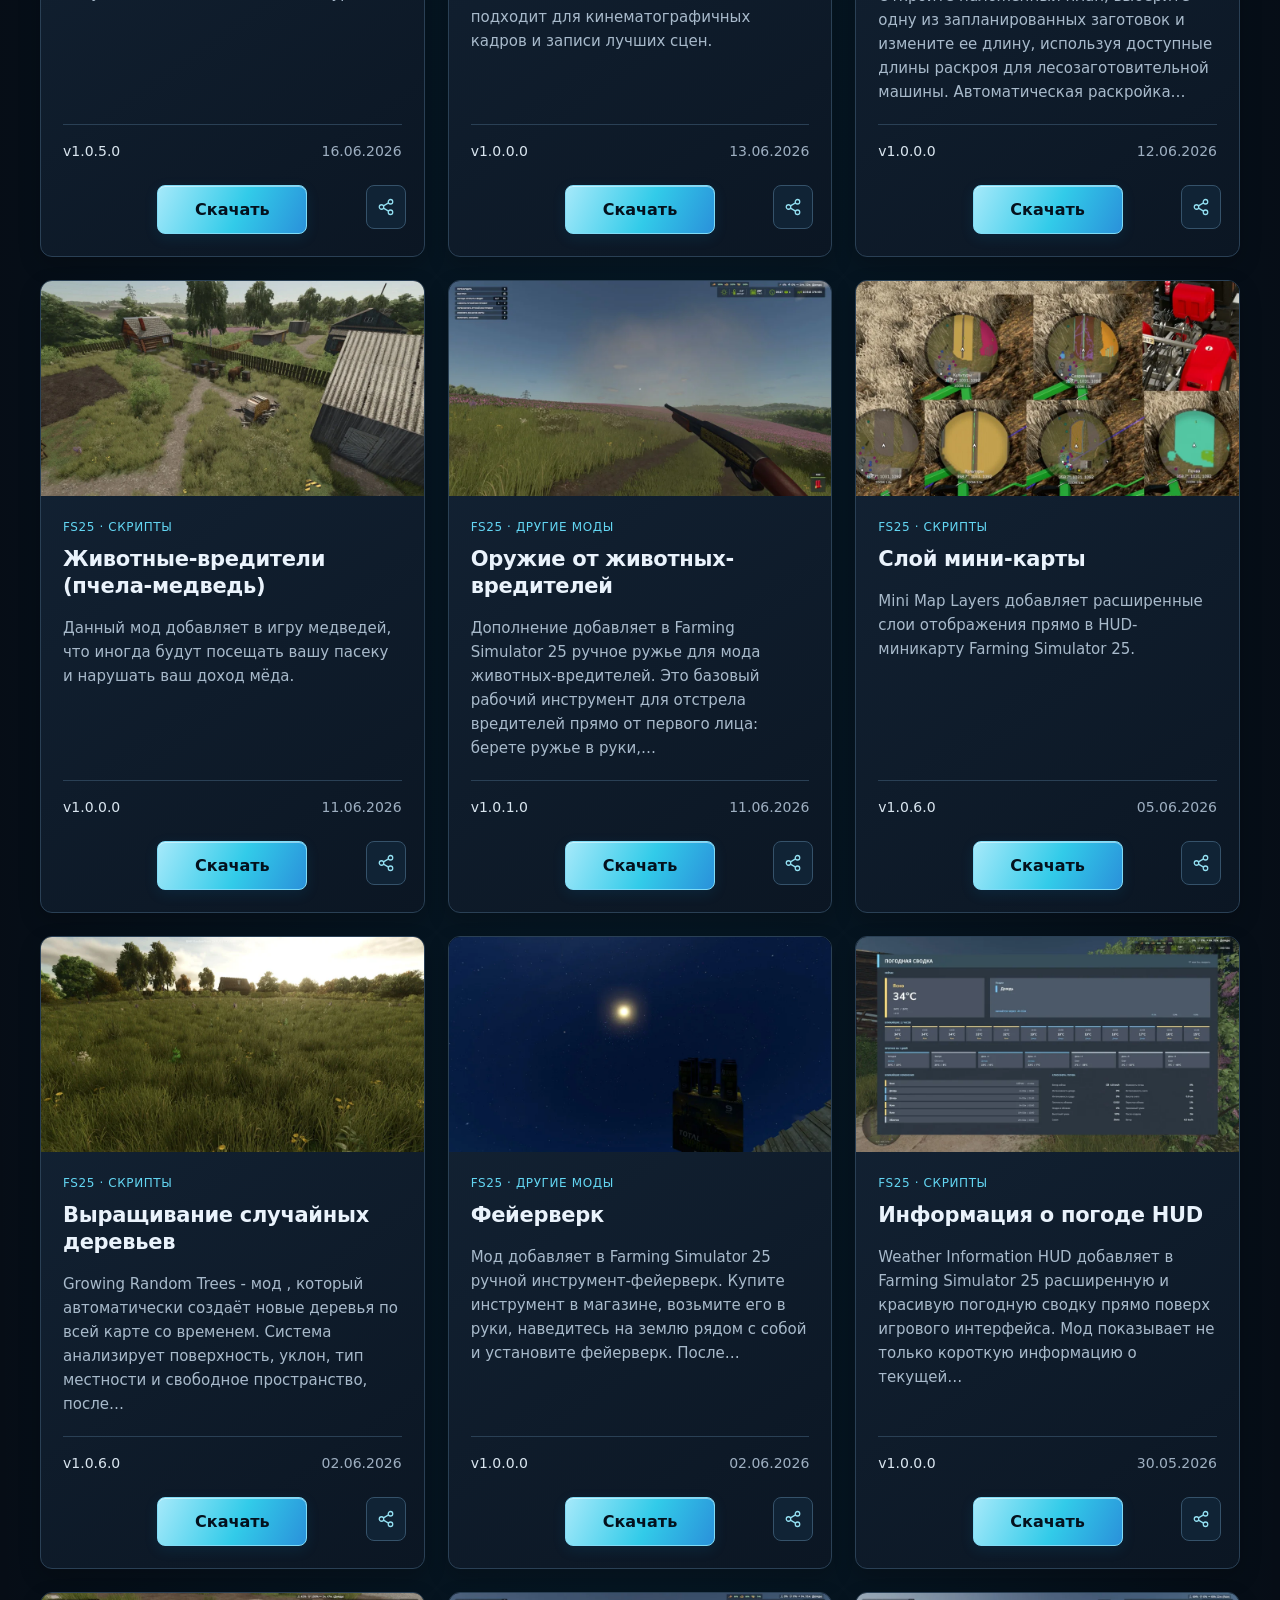
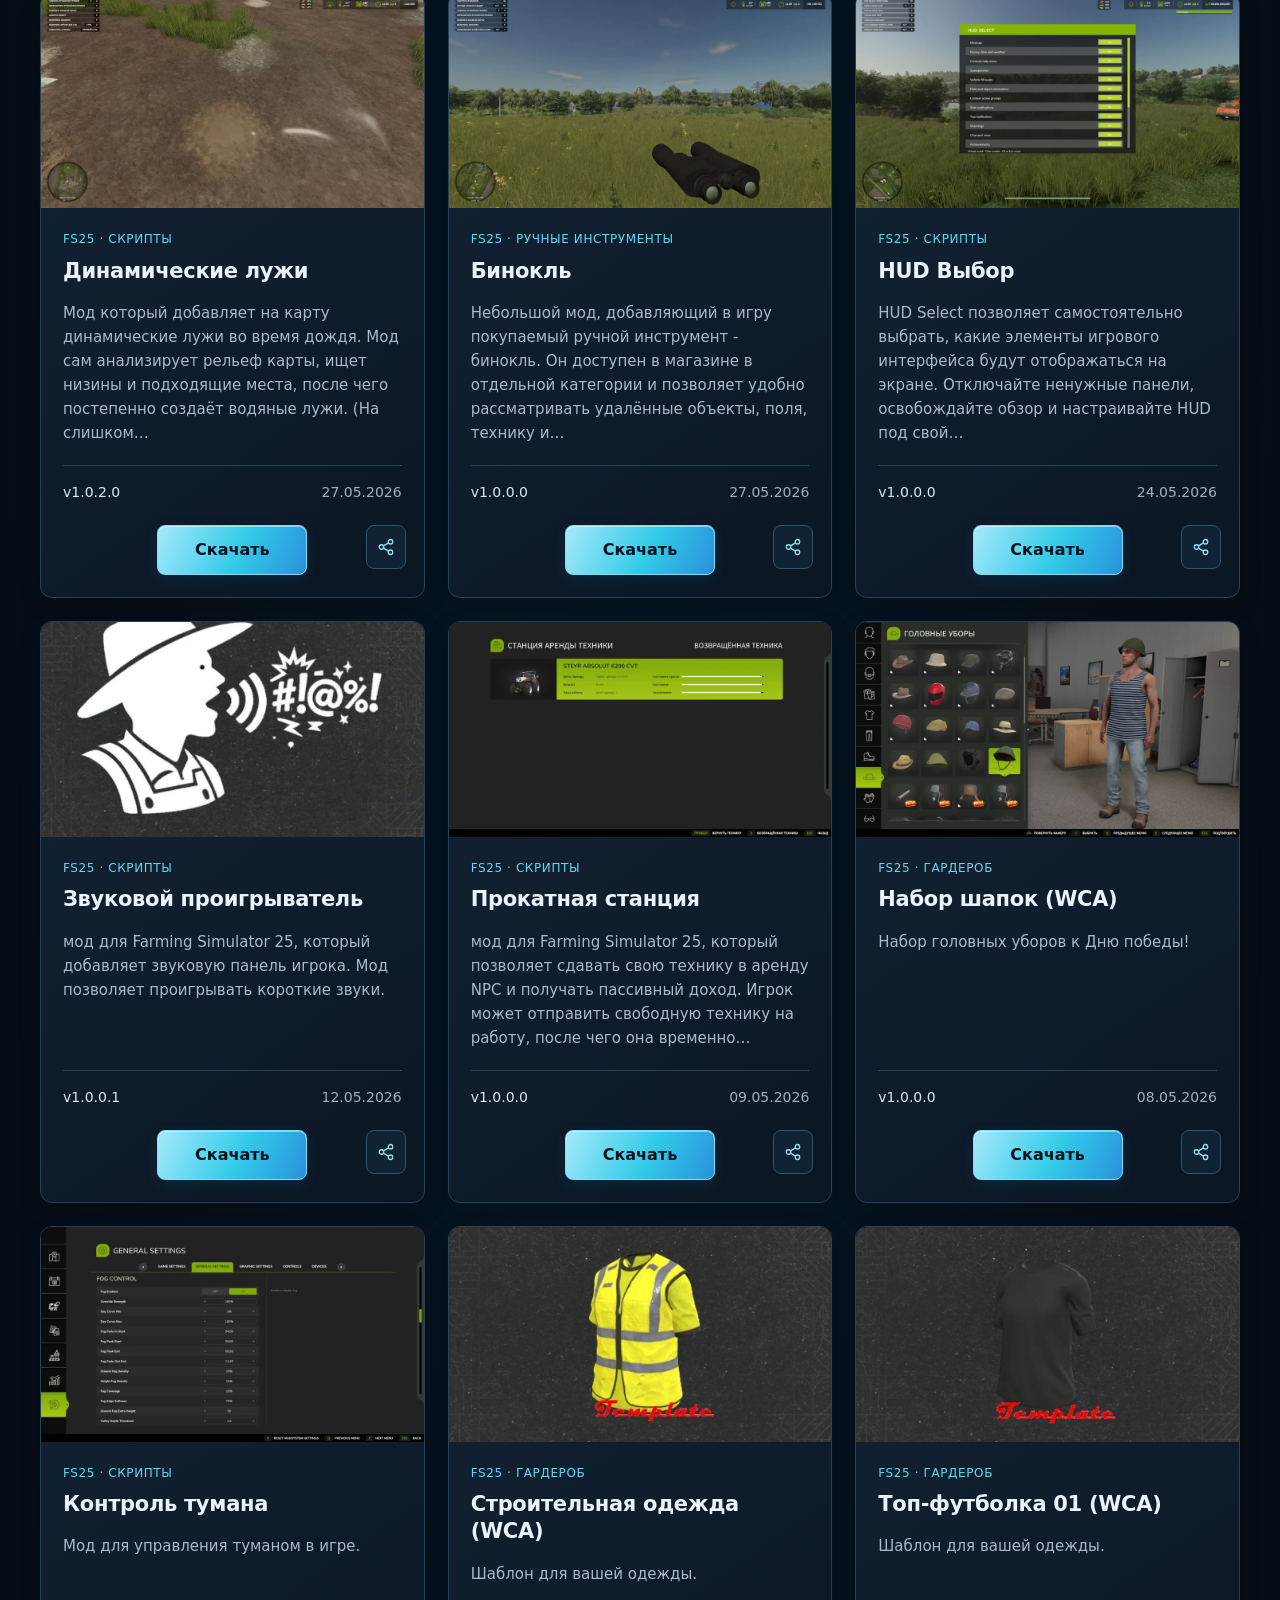
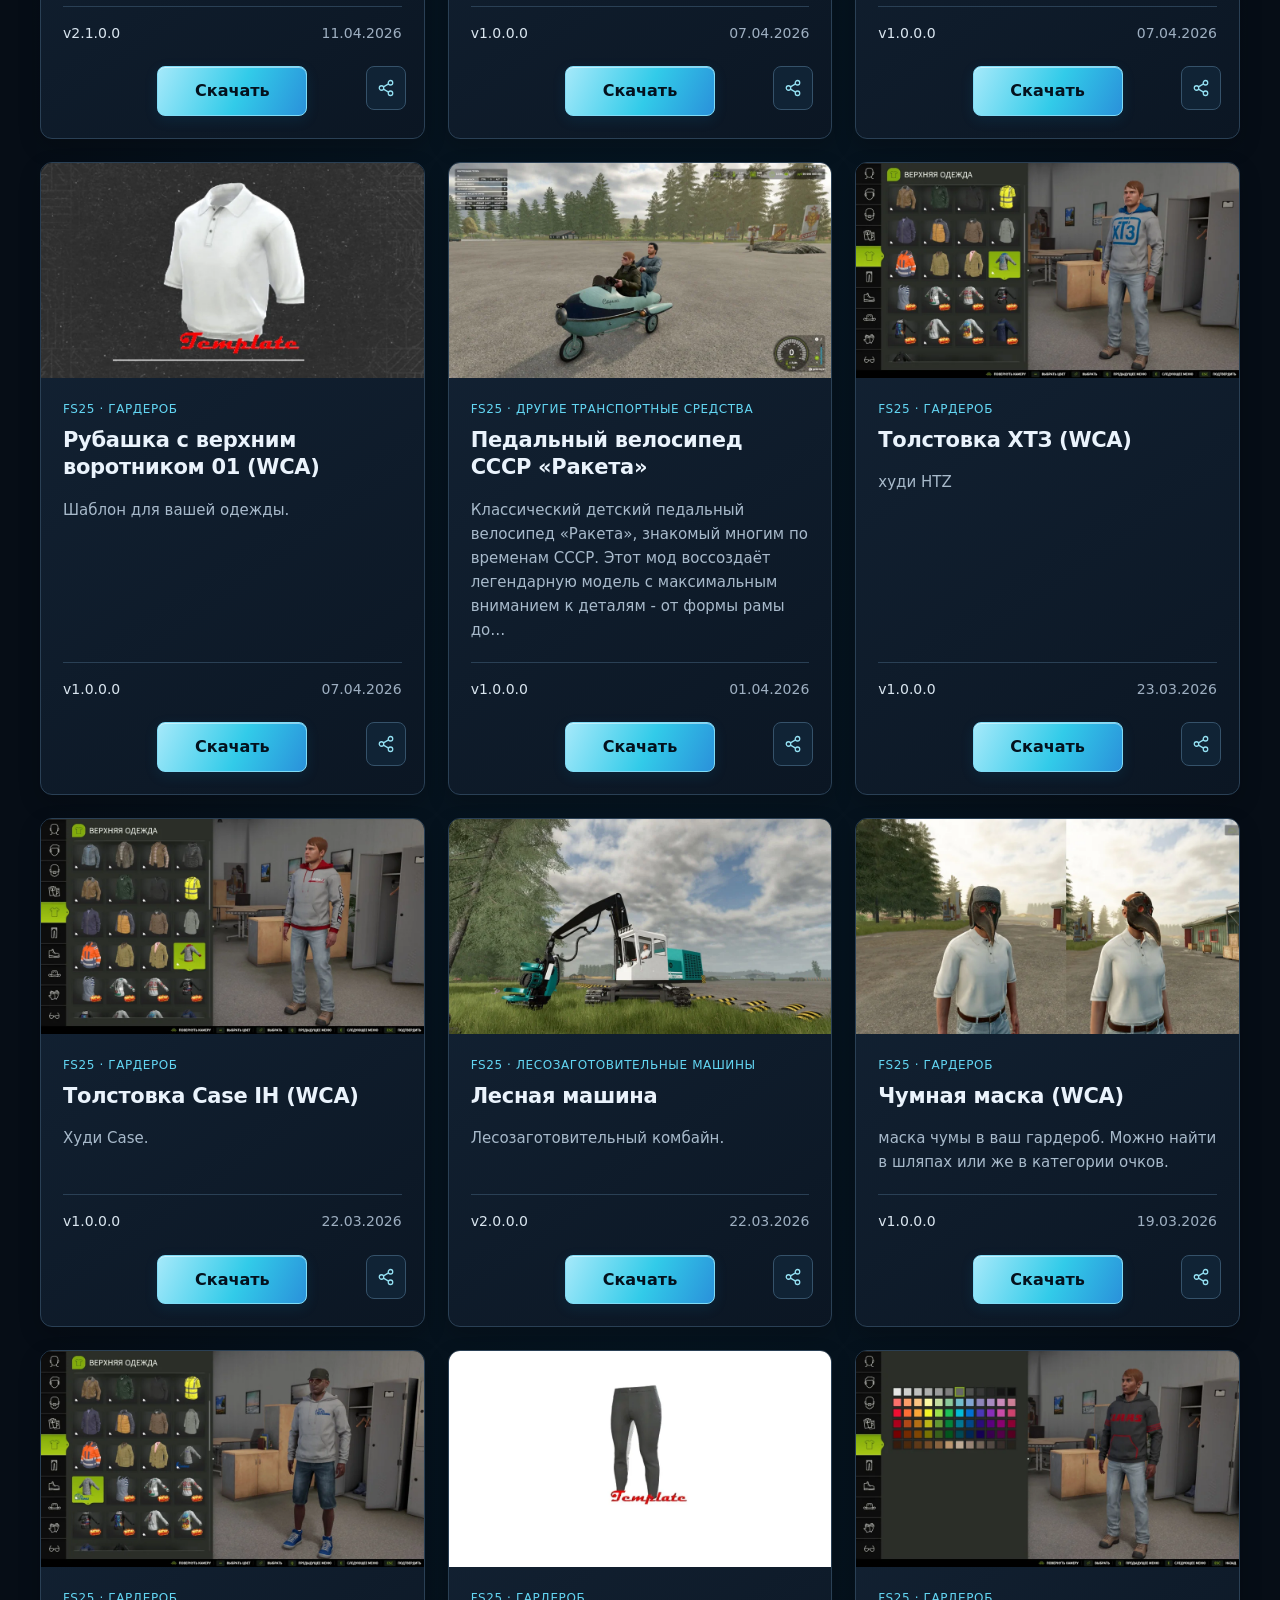
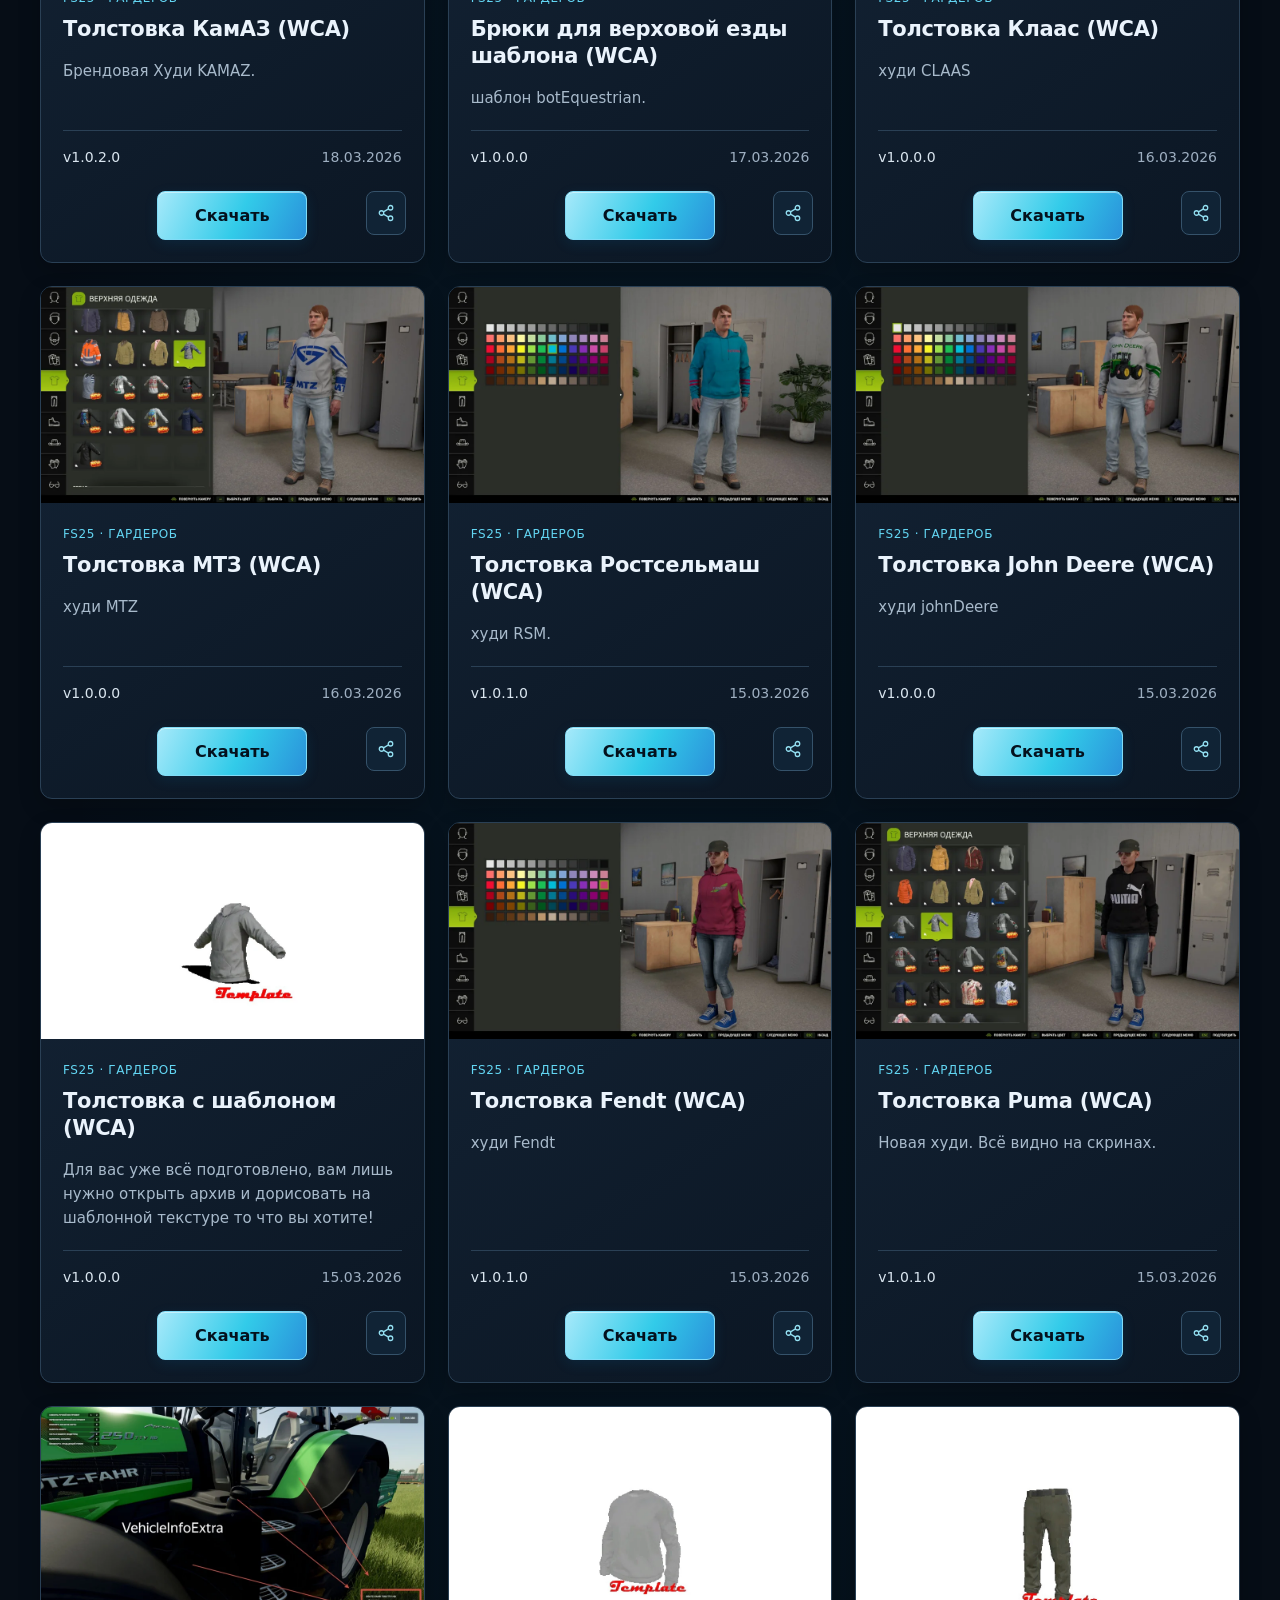
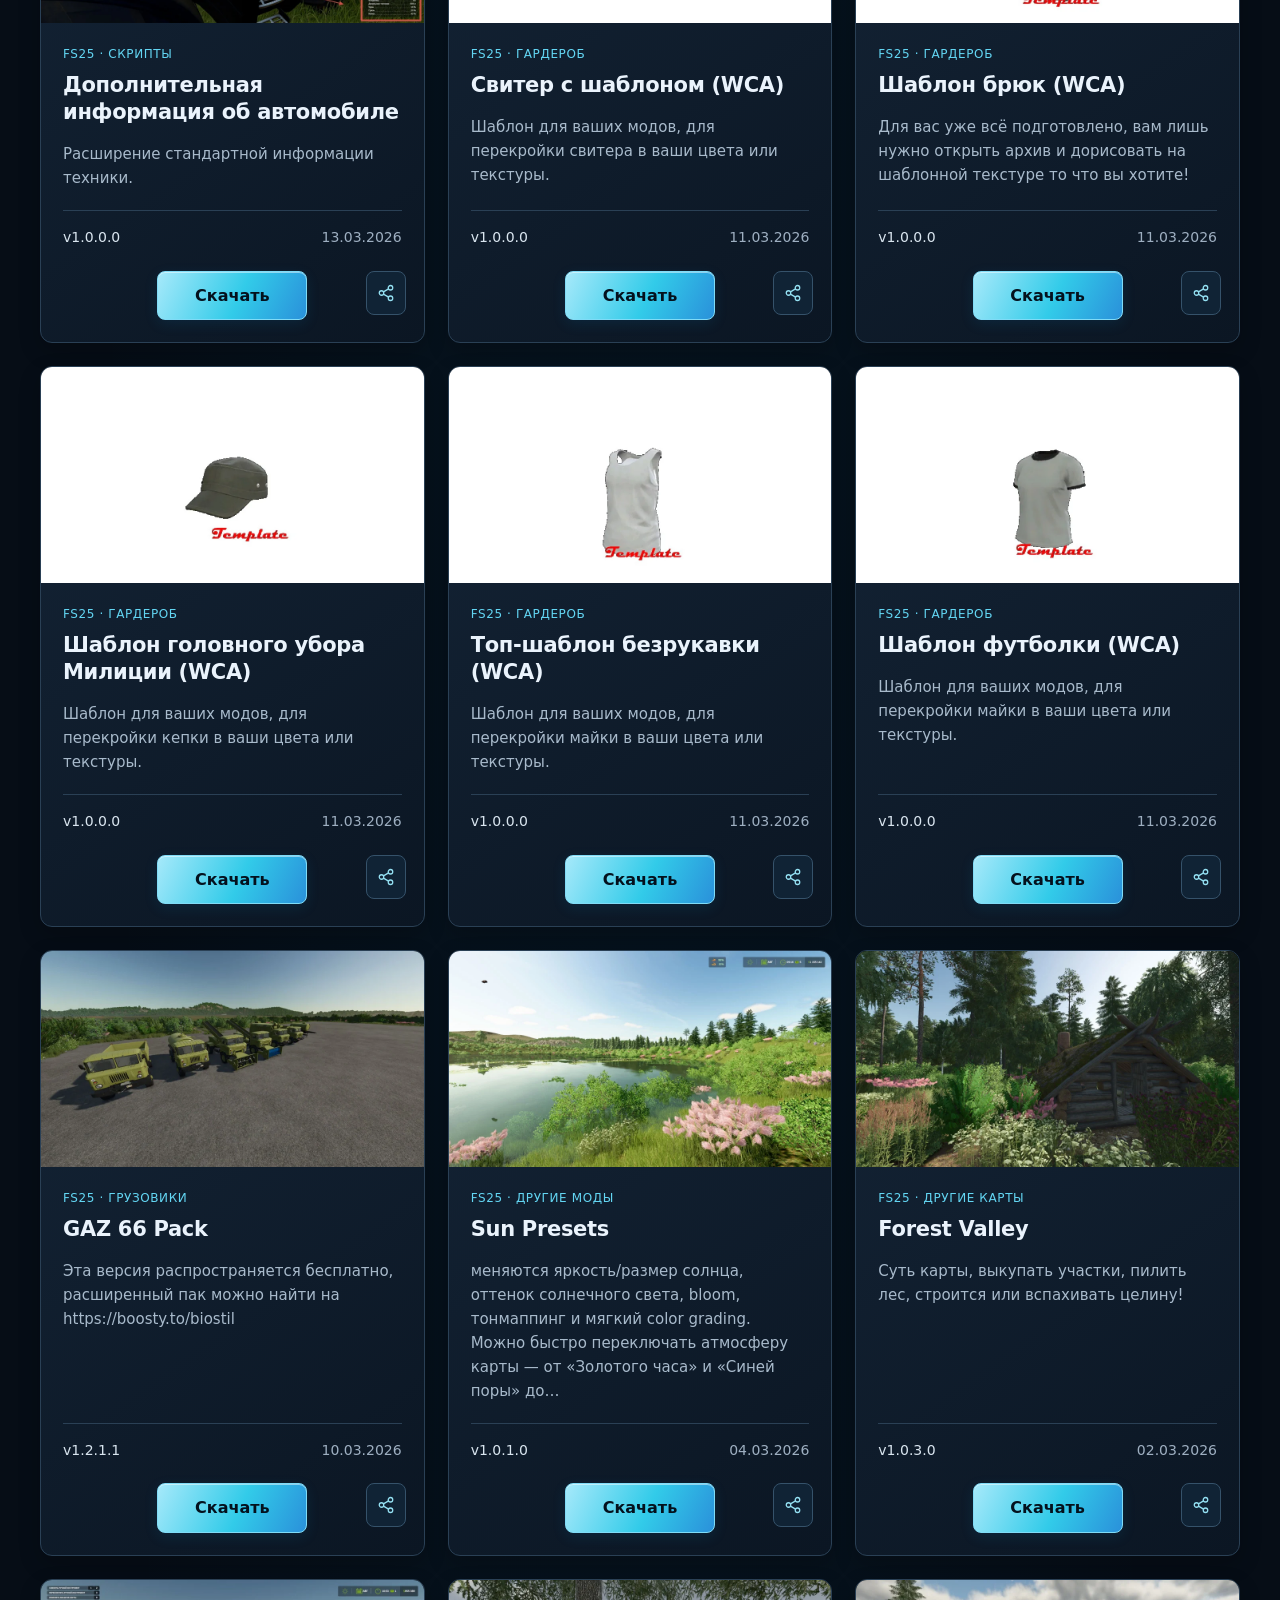
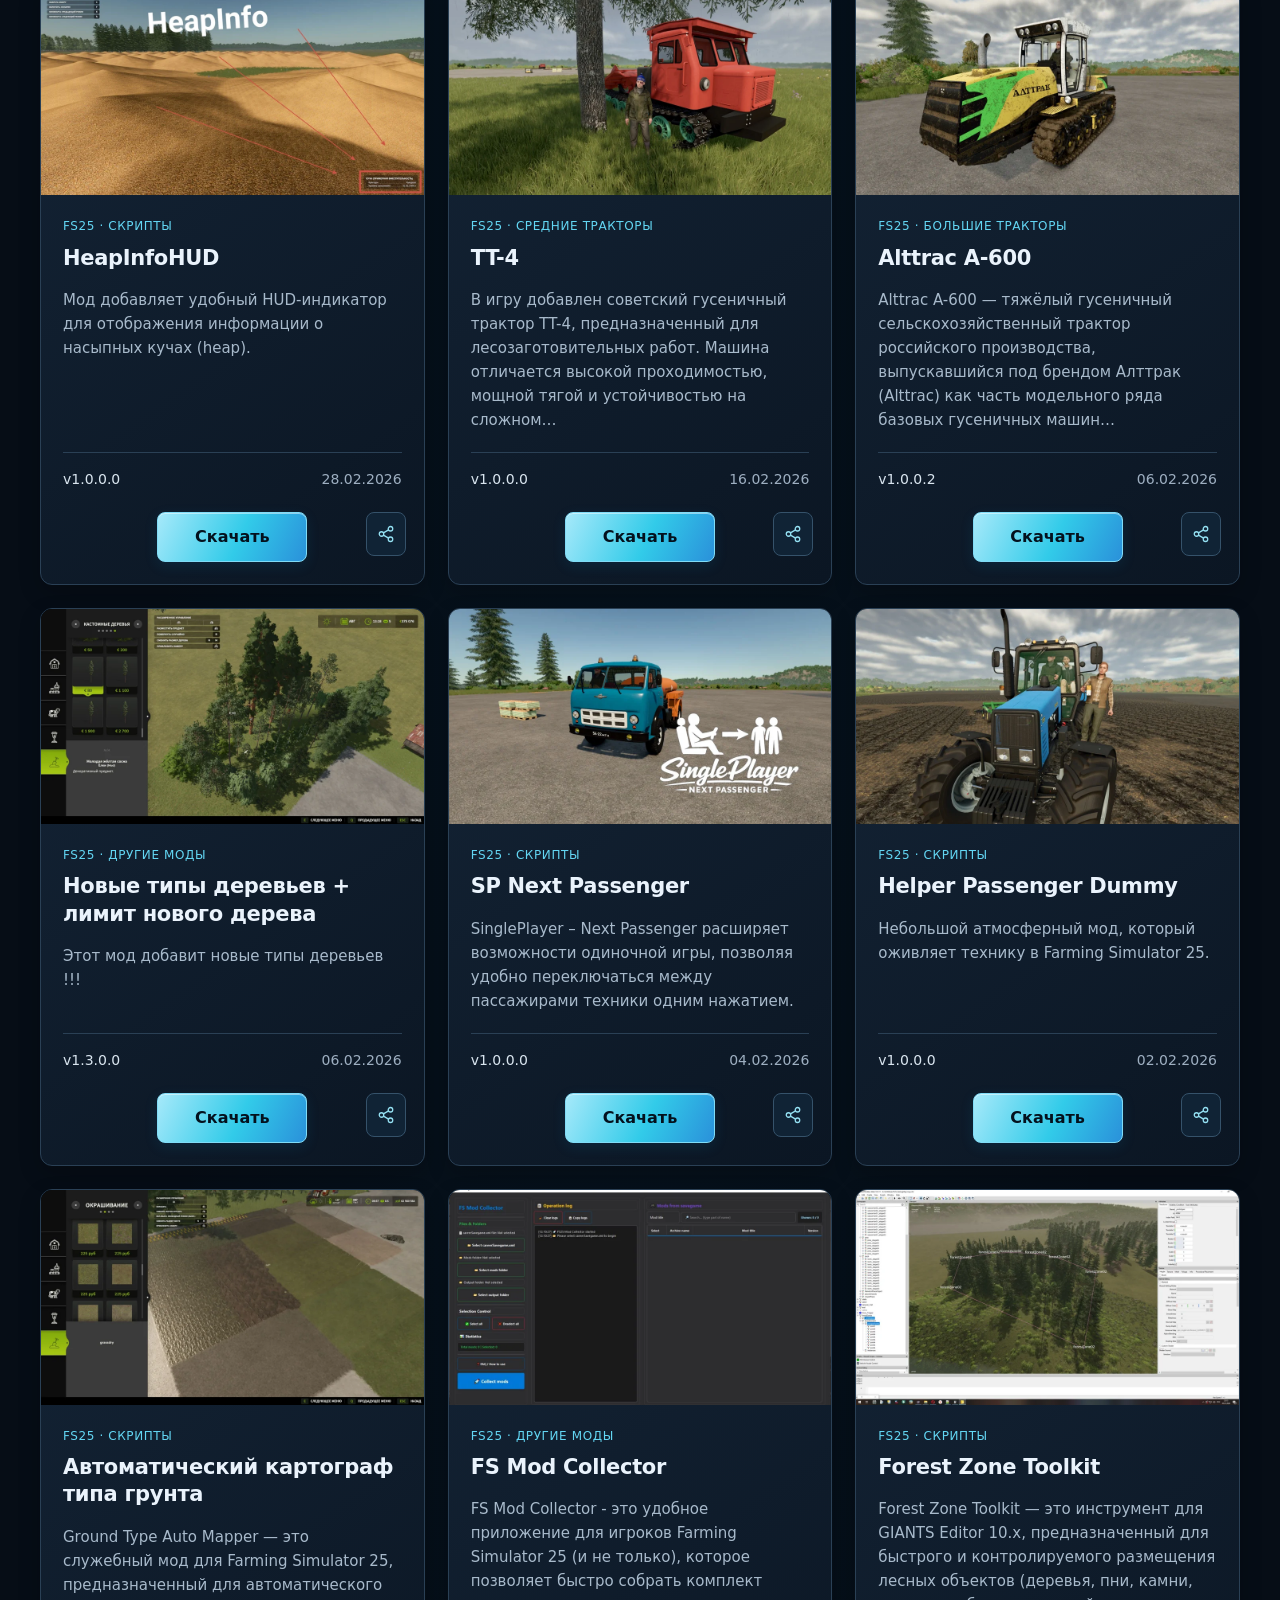
==== commit cd403c58: "Add BMProd services page with VK contact cards" ====
--- a/index.html
+++ b/index.html
@@ -1 +1 @@
-<!doctype html><html lang="ru"><head><meta charset="utf-8"><meta name="viewport" content="width=device-width,initial-scale=1"><meta name="theme-color" content="#060d16"><meta name="description" content="Моды BMP для Farming Simulator: описание, версии и обновления."><title>BMProd MODS — Farming Simulator</title><link rel="stylesheet" href="styles.css?v=games-8"><script defer src="app.js?v=mole-9"></script></head><body><header><a class="brand" href="#" aria-label="BMProd — главная"><span class="brand-image"><img src="assets/brand/bmprod.png?v=2" alt="BMProd"></span><span class="brand-caption">MODS</span></a><nav aria-label="Главная навигация"><a href="#" data-nav="catalog">Каталог</a><a href="#updates" data-nav="updates">Обновления</a><a href="#games" data-nav="games">Мини-игры</a></nav></header><div class="brand-banner"><img src="assets/brand/bmprod.png?v=2" alt="BMProd — моды для Farming Simulator" fetchpriority="high" width="1983" height="793"><div class="banner-info"><div><span class="eyebrow">FARMING SIMULATOR</span><p class="muted">Авторские моды BMP. Описания, обновления и ссылки на скачивание.</p></div><span class="count" id="catalog-count">Загрузка каталога…</span></div></div><main id="app"><p>Загрузка каталога…</p></main><footer><span>BMProd MODS · Farming Simulator</span><span>Моды скачиваются с внешних площадок</span></footer></body></html>
+<!doctype html><html lang="ru"><head><meta charset="utf-8"><meta name="viewport" content="width=device-width,initial-scale=1"><meta name="theme-color" content="#060d16"><meta name="description" content="Моды BMP для Farming Simulator: описание, версии и обновления."><title>BMProd MODS — Farming Simulator</title><link rel="stylesheet" href="styles.css?v=services-13"><script defer src="app.js?v=services-13"></script></head><body><header><a class="brand" href="#" aria-label="BMProd — главная"><span class="brand-image"><img src="assets/brand/bmprod.png?v=2" alt="BMProd"></span><span class="brand-caption">MODS</span></a><nav aria-label="Главная навигация"><a href="#" data-nav="catalog">Каталог</a><a href="#updates" data-nav="updates">Обновления</a><a href="#games" data-nav="games">Мини-игры</a><a href="#services" data-nav="services">Услуги</a></nav></header><div class="brand-banner"><img src="assets/brand/bmprod.png?v=2" alt="BMProd — моды для Farming Simulator" fetchpriority="high" width="1983" height="793"><div class="banner-info"><div><span class="eyebrow">FARMING SIMULATOR</span><p class="muted">Авторские моды BMP. Описания, обновления и ссылки на скачивание.</p></div><span class="count" id="catalog-count">Загрузка каталога…</span></div></div><main id="app"><p>Загрузка каталога…</p></main><footer><span>BMProd MODS · Farming Simulator</span><span>Моды скачиваются с внешних площадок</span></footer></body></html>
--- a/styles.css
+++ b/styles.css
@@ -56,3 +56,13 @@
 
 .games-heading{margin:14px 0 30px}.games-heading h1{font-size:clamp(30px,4vw,42px)}.games-heading p{font-size:14px}.games-grid{display:grid;grid-template-columns:repeat(2,minmax(0,1fr));gap:24px}.game-card{padding:0;overflow:hidden}.game-art{display:flex;flex-direction:column;justify-content:center;align-items:center;gap:10px;min-height:220px;background:radial-gradient(ellipse at top,#467973,#163a3e 65%,#102633);border-bottom:1px solid #345664;font-size:42px}.game-art>span{align-self:flex-end;margin-right:28px;font-size:30px}.game-art strong{font-size:48px;letter-spacing:12px}.game-description{padding:24px}.game-description h2{margin:9px 0}.game-description p{font-size:14px}.game-meta{font-size:12px!important;color:#79bfcf}.game-description .btn{margin-top:10px;min-width:140px}
 @media(max-width:600px){header{flex-wrap:wrap}nav{width:100%;justify-content:space-between;gap:4px}nav a{flex:1;text-align:center;font-size:13px;padding:8px}.games-grid{grid-template-columns:1fr}.game-description{padding:20px}.game-art{min-height:180px}}
+
+.services-grid{display:grid;grid-template-columns:repeat(3,minmax(0,1fr));gap:20px}
+.service-card{display:flex;flex-direction:column;min-width:0;padding:0;overflow:hidden}
+.service-cover{display:block;width:100%;height:auto;aspect-ratio:1}
+.service-body{display:flex;flex:1;flex-direction:column;align-items:flex-start;padding:22px}
+.service-body h2{font-size:20px;line-height:1.25;margin:0 0 10px}
+.service-body p{font-size:14px;line-height:1.55;margin:0 0 20px}
+.service-body .btn{margin-top:auto;min-width:140px}
+@media(max-width:900px){.services-grid{grid-template-columns:repeat(2,minmax(0,1fr))}}
+@media(max-width:600px){.services-grid{grid-template-columns:1fr}.service-body{padding:18px}nav a{font-size:clamp(11px,3.4vw,13px);padding-inline:4px}}
